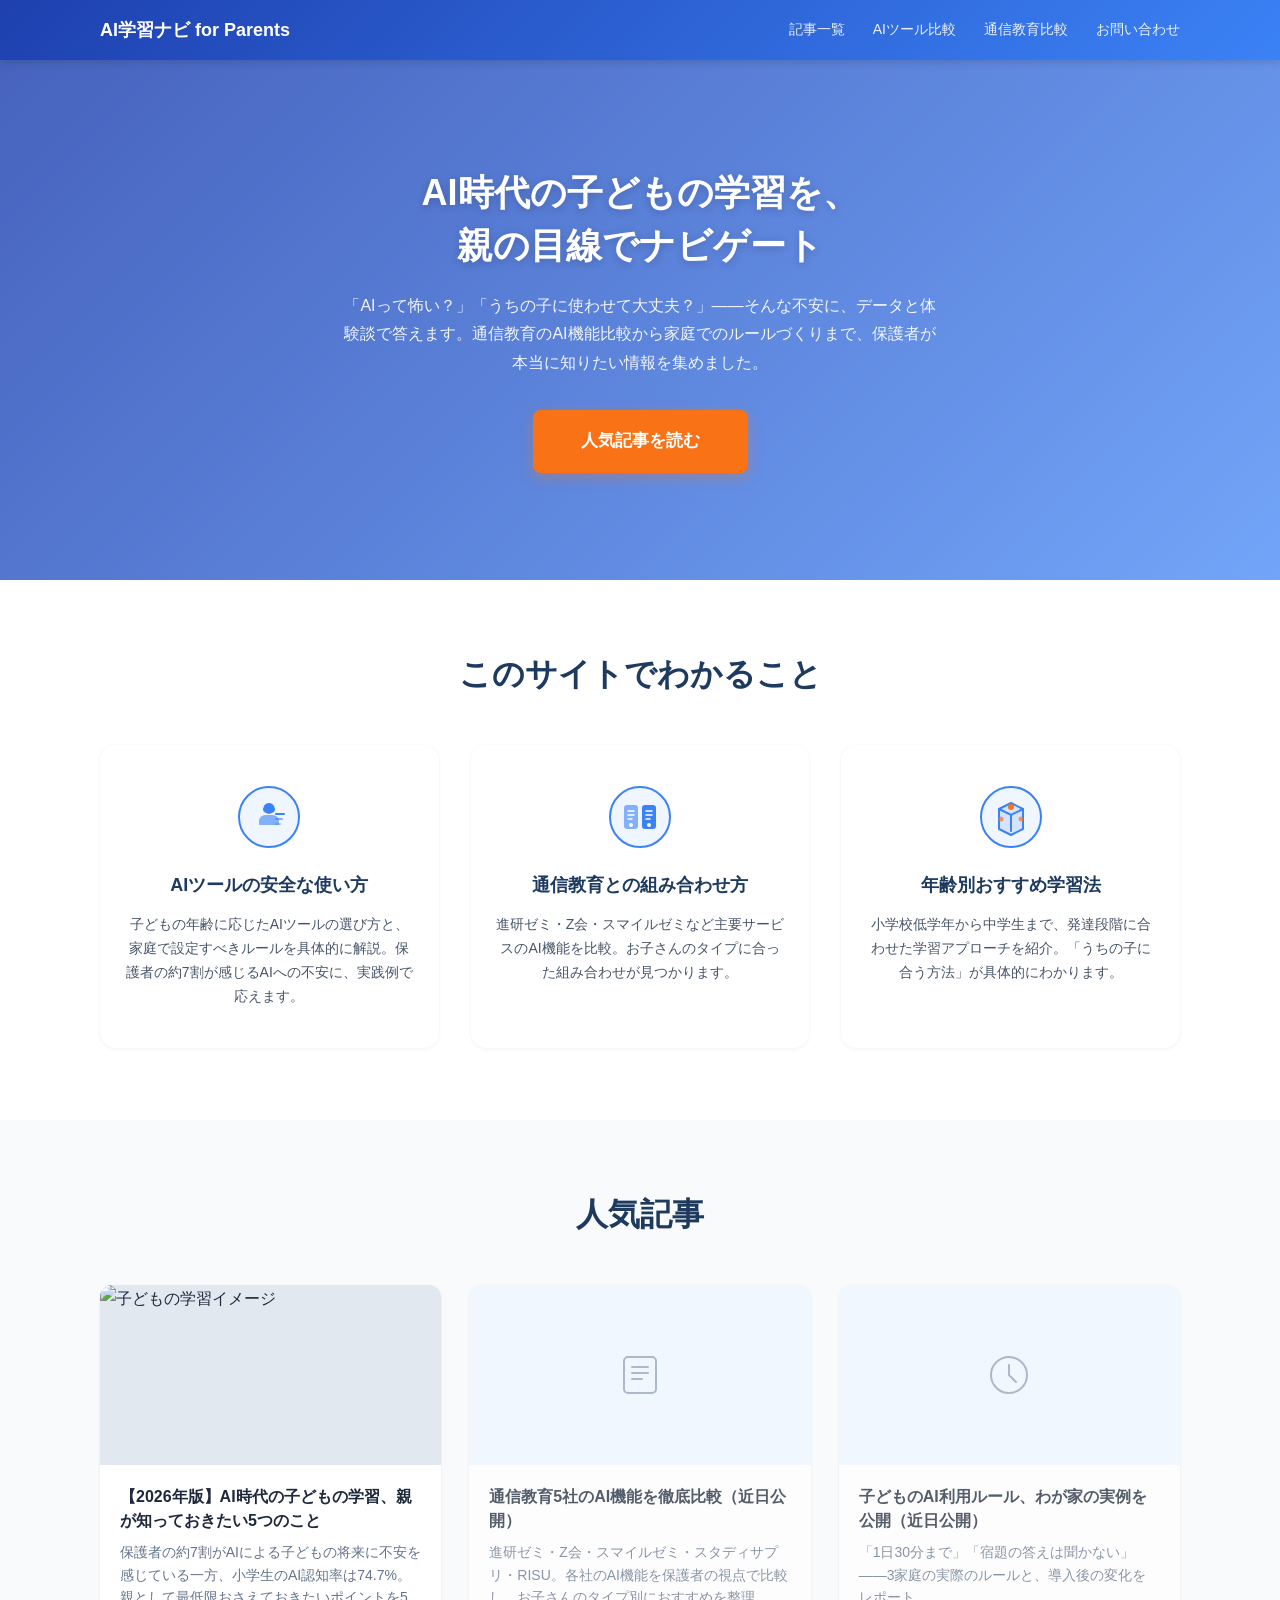
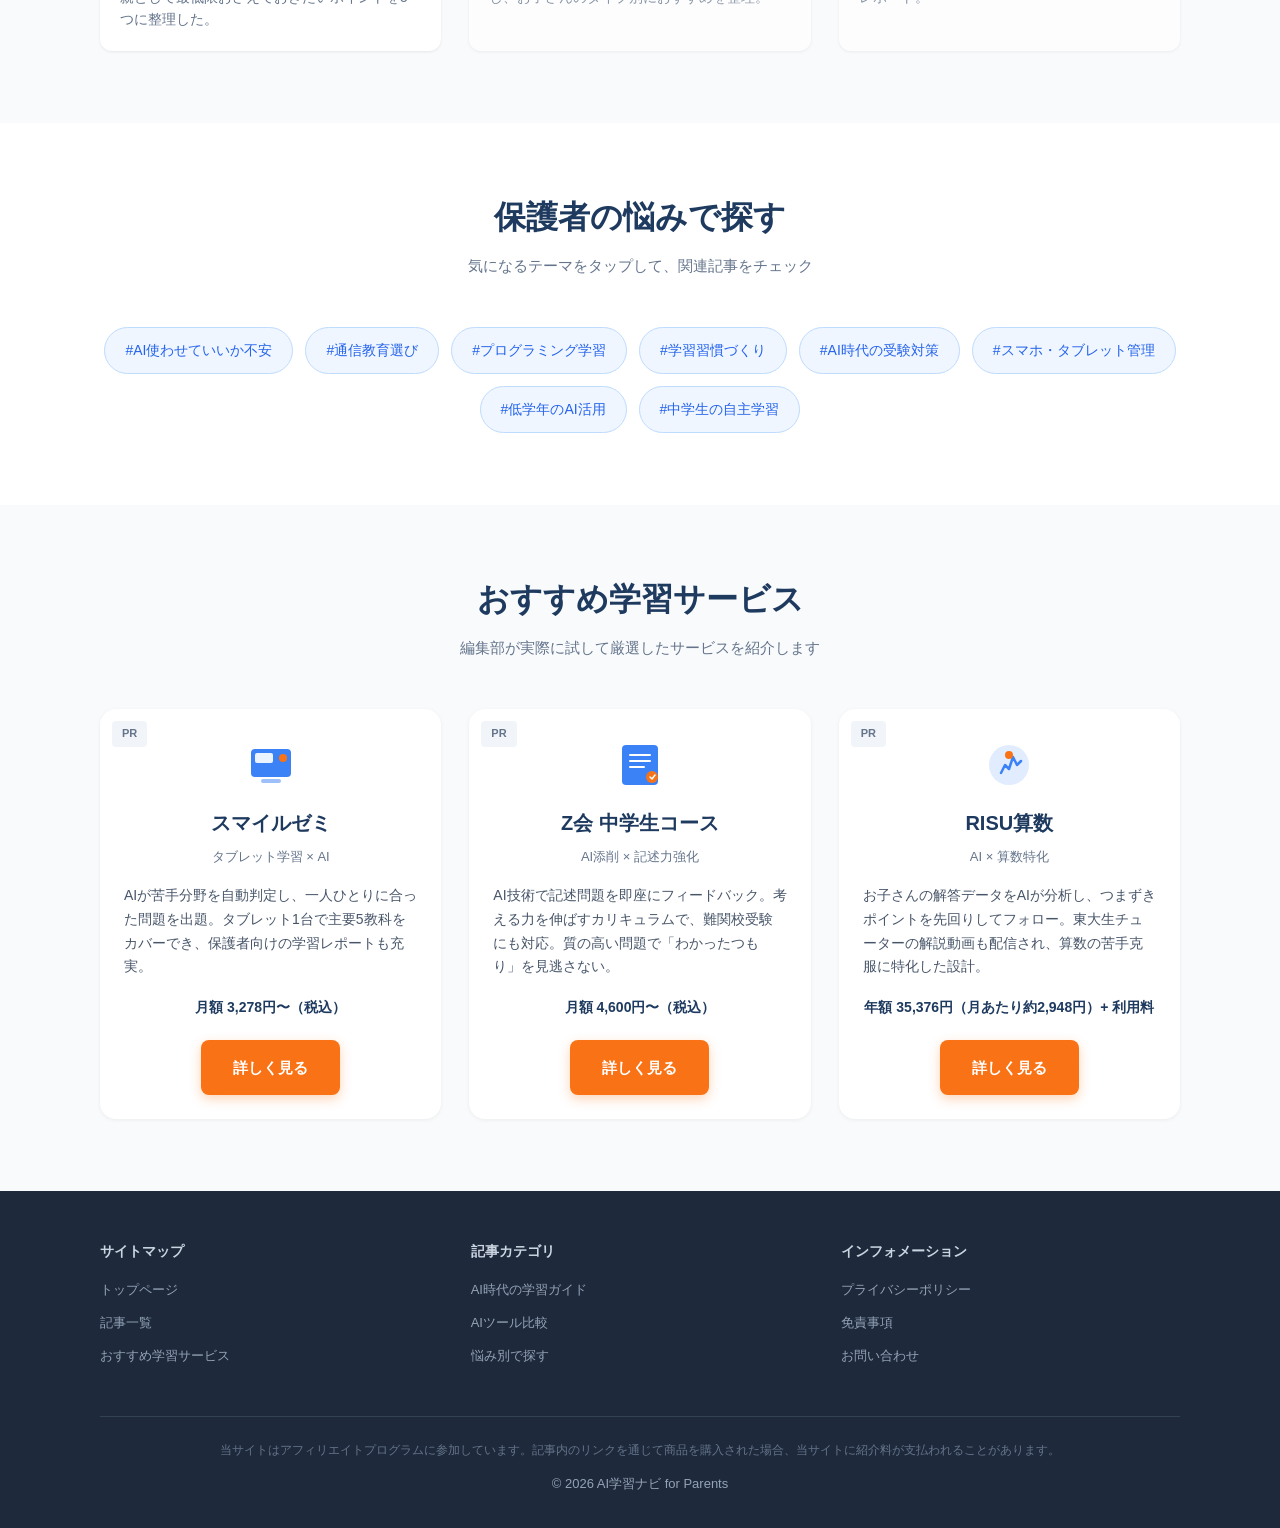
==== docs/index.html @ 62723c6b "最初のコミット" ====
<!DOCTYPE html>
<html lang="ja">
<head>
  <meta charset="UTF-8">
  <meta name="viewport" content="width=device-width, initial-scale=1.0">
  <title>AI学習ナビ for Parents｜AI時代の子どもの学習を親目線でサポート</title>
  <meta name="description" content="AI時代の子どもの学習に不安を感じる保護者へ。通信教育のAI機能比較、家庭でのルールづくり、おすすめ学習アプリまで、親目線でわかりやすく紹介するサイトです。">
  <meta property="og:title" content="AI学習ナビ for Parents｜AI時代の子どもの学習を親目線でサポート">
  <meta property="og:description" content="AI時代の子どもの学習に不安を感じる保護者へ。通信教育のAI機能比較、家庭でのルールづくり、おすすめ学習アプリまで、親目線でわかりやすく紹介します。">
  <meta property="og:type" content="website">
  <meta property="og:locale" content="ja_JP">
  <link rel="stylesheet" href="css/style.css">
</head>
<body>

  <!-- ========== ヘッダー ========== -->
  <header class="site-header">
    <div class="site-header__inner">
      <a href="index.html" class="site-header__logo">AI学習ナビ for Parents</a>
      <button class="hamburger" id="js-hamburger" aria-label="メニューを開く" aria-expanded="false">
        <span class="hamburger__line"></span>
        <span class="hamburger__line"></span>
        <span class="hamburger__line"></span>
      </button>
      <nav class="site-header__nav" id="js-nav">
        <a href="#popular-articles">記事一覧</a>
        <a href="#features">AIツール比較</a>
        <a href="#affiliate">通信教育比較</a>
        <a href="#contact">お問い合わせ</a>
      </nav>
    </div>
  </header>

  <!-- ========== ヒーローセクション ========== -->
  <section class="hero">
    <div class="hero__overlay"></div>
    <div class="hero__content">
      <h1 class="hero__title">AI時代の子どもの学習を、<br>親の目線でナビゲート</h1>
      <p class="hero__description">「AIって怖い？」「うちの子に使わせて大丈夫？」——そんな不安に、データと体験談で答えます。通信教育のAI機能比較から家庭でのルールづくりまで、保護者が本当に知りたい情報を集めました。</p>
      <a href="#popular-articles" class="hero__cta">人気記事を読む</a>
    </div>
  </section>

  <main>

    <!-- ========== このサイトでわかること ========== -->
    <section class="section section--white" id="features">
      <div class="section__inner">
        <h2 class="section__title">このサイトでわかること</h2>
        <div class="feature-cards">
          <div class="feature-card">
            <div class="feature-card__icon">
              <svg viewBox="0 0 64 64" width="64" height="64" fill="none" xmlns="http://www.w3.org/2000/svg">
                <circle cx="32" cy="32" r="30" stroke="#3B82F6" stroke-width="2" fill="#EFF6FF"/>
                <path d="M32 18c-2 0-4 1-5 3l-1 3c0 2 1 3 3 4l3 1 3-1c2-1 3-2 3-4l-1-3c-1-2-3-3-5-3z" fill="#3B82F6"/>
                <path d="M22 36c0-2 1-4 3-5 1-1 3-1 5-1h4c2 0 4 0 5 1 2 1 3 3 3 5v4H22v-4z" fill="#3B82F6" opacity="0.6"/>
                <rect x="38" y="28" width="10" height="2" rx="1" fill="#3B82F6"/>
                <rect x="38" y="33" width="8" height="2" rx="1" fill="#3B82F6" opacity="0.6"/>
                <rect x="38" y="38" width="6" height="2" rx="1" fill="#3B82F6" opacity="0.4"/>
              </svg>
            </div>
            <h3 class="feature-card__title">AIツールの安全な使い方</h3>
            <p class="feature-card__text">子どもの年齢に応じたAIツールの選び方と、家庭で設定すべきルールを具体的に解説。保護者の約7割が感じるAIへの不安に、実践例で応えます。</p>
          </div>
          <div class="feature-card">
            <div class="feature-card__icon">
              <svg viewBox="0 0 64 64" width="64" height="64" fill="none" xmlns="http://www.w3.org/2000/svg">
                <circle cx="32" cy="32" r="30" stroke="#3B82F6" stroke-width="2" fill="#EFF6FF"/>
                <rect x="16" y="20" width="14" height="24" rx="3" fill="#3B82F6" opacity="0.6"/>
                <rect x="34" y="20" width="14" height="24" rx="3" fill="#3B82F6"/>
                <path d="M20 26h6M20 30h6M20 34h4" stroke="white" stroke-width="1.5" stroke-linecap="round"/>
                <path d="M38 26h6M38 30h6M38 34h4" stroke="white" stroke-width="1.5" stroke-linecap="round"/>
                <circle cx="23" cy="40" r="2" fill="white"/>
                <circle cx="41" cy="40" r="2" fill="white"/>
              </svg>
            </div>
            <h3 class="feature-card__title">通信教育との組み合わせ方</h3>
            <p class="feature-card__text">進研ゼミ・Z会・スマイルゼミなど主要サービスのAI機能を比較。お子さんのタイプに合った組み合わせが見つかります。</p>
          </div>
          <div class="feature-card">
            <div class="feature-card__icon">
              <svg viewBox="0 0 64 64" width="64" height="64" fill="none" xmlns="http://www.w3.org/2000/svg">
                <circle cx="32" cy="32" r="30" stroke="#3B82F6" stroke-width="2" fill="#EFF6FF"/>
                <path d="M20 44V24l12-6 12 6v20l-12 6-12-6z" fill="#3B82F6" opacity="0.15"/>
                <path d="M20 24l12 6 12-6" stroke="#3B82F6" stroke-width="2" stroke-linecap="round"/>
                <path d="M32 30v16" stroke="#3B82F6" stroke-width="2" stroke-linecap="round"/>
                <path d="M20 24l12-6 12 6" stroke="#3B82F6" stroke-width="2" stroke-linecap="round" stroke-linejoin="round"/>
                <path d="M20 24v20l12 6 12-6V24" stroke="#3B82F6" stroke-width="2" stroke-linecap="round" stroke-linejoin="round"/>
                <circle cx="32" cy="22" r="3" fill="#F97316"/>
                <circle cx="22" cy="34" r="2.5" fill="#F97316" opacity="0.7"/>
                <circle cx="42" cy="34" r="2.5" fill="#F97316" opacity="0.7"/>
              </svg>
            </div>
            <h3 class="feature-card__title">年齢別おすすめ学習法</h3>
            <p class="feature-card__text">小学校低学年から中学生まで、発達段階に合わせた学習アプローチを紹介。「うちの子に合う方法」が具体的にわかります。</p>
          </div>
        </div>
      </div>
    </section>

    <!-- ========== 人気記事セクション ========== -->
    <section class="section section--gray" id="popular-articles">
      <div class="section__inner">
        <h2 class="section__title">人気記事</h2>
        <div class="article-grid">
          <a href="articles/ai-era-kids-learning-parents-guide.html" class="article-card">
            <div class="article-card__thumb">
              <img src="https://images.unsplash.com/photo-1503676260728-1c00da094a0b?w=400&h=250&fit=crop" alt="子どもの学習イメージ" class="article-card__img" loading="lazy">
            </div>
            <div class="article-card__body">
              <div class="article-card__title">【2026年版】AI時代の子どもの学習、親が知っておきたい5つのこと</div>
              <p class="article-card__excerpt">保護者の約7割がAIによる子どもの将来に不安を感じている一方、小学生のAI認知率は74.7%。親として最低限おさえておきたいポイントを5つに整理した。</p>
            </div>
          </a>
          <div class="article-card article-card--coming-soon">
            <div class="article-card__thumb">
              <div class="article-card__placeholder">
                <svg viewBox="0 0 48 48" width="48" height="48" fill="none"><rect x="8" y="6" width="32" height="36" rx="4" stroke="#94A3B8" stroke-width="2"/><path d="M16 16h16M16 22h16M16 28h10" stroke="#94A3B8" stroke-width="2" stroke-linecap="round"/></svg>
              </div>
            </div>
            <div class="article-card__body">
              <div class="article-card__title">通信教育5社のAI機能を徹底比較（近日公開）</div>
              <p class="article-card__excerpt">進研ゼミ・Z会・スマイルゼミ・スタディサプリ・RISU。各社のAI機能を保護者の視点で比較し、お子さんのタイプ別におすすめを整理。</p>
            </div>
          </div>
          <div class="article-card article-card--coming-soon">
            <div class="article-card__thumb">
              <div class="article-card__placeholder">
                <svg viewBox="0 0 48 48" width="48" height="48" fill="none"><circle cx="24" cy="24" r="18" stroke="#94A3B8" stroke-width="2"/><path d="M24 14v10l7 7" stroke="#94A3B8" stroke-width="2" stroke-linecap="round"/></svg>
              </div>
            </div>
            <div class="article-card__body">
              <div class="article-card__title">子どものAI利用ルール、わが家の実例を公開（近日公開）</div>
              <p class="article-card__excerpt">「1日30分まで」「宿題の答えは聞かない」——3家庭の実際のルールと、導入後の変化をレポート。</p>
            </div>
          </div>
        </div>
      </div>
    </section>

    <!-- ========== 保護者の悩みで探す ========== -->
    <section class="section section--white" id="concerns">
      <div class="section__inner">
        <h2 class="section__title">保護者の悩みで探す</h2>
        <p class="section__subtitle">気になるテーマをタップして、関連記事をチェック</p>
        <div class="tag-list">
          <a href="articles/ai-era-kids-learning-parents-guide.html" class="tag">#AI使わせていいか不安</a>
          <a href="articles/ai-era-kids-learning-parents-guide.html" class="tag">#通信教育選び</a>
          <a href="articles/ai-era-kids-learning-parents-guide.html" class="tag">#プログラミング学習</a>
          <a href="articles/ai-era-kids-learning-parents-guide.html" class="tag">#学習習慣づくり</a>
          <a href="articles/ai-era-kids-learning-parents-guide.html" class="tag">#AI時代の受験対策</a>
          <a href="articles/ai-era-kids-learning-parents-guide.html" class="tag">#スマホ・タブレット管理</a>
          <a href="articles/ai-era-kids-learning-parents-guide.html" class="tag">#低学年のAI活用</a>
          <a href="articles/ai-era-kids-learning-parents-guide.html" class="tag">#中学生の自主学習</a>
        </div>
      </div>
    </section>

    <!-- ========== おすすめアフィリエイト商品 ========== -->
    <section class="section section--gray" id="affiliate">
      <div class="section__inner">
        <h2 class="section__title">おすすめ学習サービス</h2>
        <p class="section__subtitle">編集部が実際に試して厳選したサービスを紹介します</p>
        <div class="product-grid">
          <div class="product-card">
            <div class="product-card__badge">PR</div>
            <div class="product-card__icon-wrap">
              <svg viewBox="0 0 48 48" width="48" height="48" fill="none"><rect x="4" y="8" width="40" height="28" rx="4" fill="#3B82F6"/><rect x="8" y="12" width="18" height="10" rx="2" fill="white" opacity="0.9"/><circle cx="36" cy="17" r="4" fill="#F97316"/><rect x="14" y="38" width="20" height="4" rx="2" fill="#3B82F6" opacity="0.5"/></svg>
            </div>
            <h3 class="product-card__name">スマイルゼミ</h3>
            <p class="product-card__sub">タブレット学習 × AI</p>
            <p class="product-card__body">AIが苦手分野を自動判定し、一人ひとりに合った問題を出題。タブレット1台で主要5教科をカバーでき、保護者向けの学習レポートも充実。</p>
            <p class="product-card__price">月額 3,278円〜（税込）</p>
            <a href="#" rel="nofollow" class="affiliate-btn affiliate-btn--orange">詳しく見る</a>
          </div>
          <div class="product-card">
            <div class="product-card__badge">PR</div>
            <div class="product-card__icon-wrap">
              <svg viewBox="0 0 48 48" width="48" height="48" fill="none"><rect x="6" y="4" width="36" height="40" rx="4" fill="#3B82F6"/><path d="M14 14h20M14 20h20M14 26h14" stroke="white" stroke-width="2" stroke-linecap="round"/><circle cx="36" cy="36" r="6" fill="#F97316"/><path d="M34 36l2 2 3-4" stroke="white" stroke-width="1.5" stroke-linecap="round" stroke-linejoin="round"/></svg>
            </div>
            <h3 class="product-card__name">Z会 中学生コース</h3>
            <p class="product-card__sub">AI添削 × 記述力強化</p>
            <p class="product-card__body">AI技術で記述問題を即座にフィードバック。考える力を伸ばすカリキュラムで、難関校受験にも対応。質の高い問題で「わかったつもり」を見逃さない。</p>
            <p class="product-card__price">月額 4,600円〜（税込）</p>
            <a href="#" rel="nofollow" class="affiliate-btn affiliate-btn--orange">詳しく見る</a>
          </div>
          <div class="product-card">
            <div class="product-card__badge">PR</div>
            <div class="product-card__icon-wrap">
              <svg viewBox="0 0 48 48" width="48" height="48" fill="none"><circle cx="24" cy="24" r="20" fill="#3B82F6" opacity="0.15"/><path d="M16 32l4-8 4 4 4-12 4 8 4-4" stroke="#3B82F6" stroke-width="2.5" stroke-linecap="round" stroke-linejoin="round"/><circle cx="24" cy="14" r="4" fill="#F97316"/></svg>
            </div>
            <h3 class="product-card__name">RISU算数</h3>
            <p class="product-card__sub">AI × 算数特化</p>
            <p class="product-card__body">お子さんの解答データをAIが分析し、つまずきポイントを先回りしてフォロー。東大生チューターの解説動画も配信され、算数の苦手克服に特化した設計。</p>
            <p class="product-card__price">年額 35,376円（月あたり約2,948円）+ 利用料</p>
            <a href="#" rel="nofollow" class="affiliate-btn affiliate-btn--orange">詳しく見る</a>
          </div>
        </div>
      </div>
    </section>

  </main>

  <!-- ========== フッター ========== -->
  <footer class="site-footer" id="contact">
    <div class="site-footer__inner">
      <div class="site-footer__links">
        <div class="site-footer__col">
          <h4 class="site-footer__heading">サイトマップ</h4>
          <ul class="site-footer__list">
            <li><a href="index.html">トップページ</a></li>
            <li><a href="#popular-articles">記事一覧</a></li>
            <li><a href="#affiliate">おすすめ学習サービス</a></li>
          </ul>
        </div>
        <div class="site-footer__col">
          <h4 class="site-footer__heading">記事カテゴリ</h4>
          <ul class="site-footer__list">
            <li><a href="articles/ai-era-kids-learning-parents-guide.html">AI時代の学習ガイド</a></li>
            <li><a href="#features">AIツール比較</a></li>
            <li><a href="#concerns">悩み別で探す</a></li>
          </ul>
        </div>
        <div class="site-footer__col">
          <h4 class="site-footer__heading">インフォメーション</h4>
          <ul class="site-footer__list">
            <li><a href="#">プライバシーポリシー</a></li>
            <li><a href="#">免責事項</a></li>
            <li><a href="#">お問い合わせ</a></li>
          </ul>
        </div>
      </div>
      <div class="site-footer__bottom">
        <p class="site-footer__pr">当サイトはアフィリエイトプログラムに参加しています。記事内のリンクを通じて商品を購入された場合、当サイトに紹介料が支払われることがあります。</p>
        <p class="site-footer__copyright">&copy; 2026 AI学習ナビ for Parents</p>
      </div>
    </div>
  </footer>

  <script>
    // ハンバーガーメニュー
    (function() {
      var btn = document.getElementById('js-hamburger');
      var nav = document.getElementById('js-nav');
      if (!btn || !nav) return;
      btn.addEventListener('click', function() {
        var expanded = btn.getAttribute('aria-expanded') === 'true';
        btn.setAttribute('aria-expanded', String(!expanded));
        btn.classList.toggle('is-open');
        nav.classList.toggle('is-open');
      });
      // メニュー内リンククリックで閉じる
      nav.querySelectorAll('a').forEach(function(link) {
        link.addEventListener('click', function() {
          btn.setAttribute('aria-expanded', 'false');
          btn.classList.remove('is-open');
          nav.classList.remove('is-open');
        });
      });
    })();
  </script>

</body>
</html>
---- docs/css/style.css ----
/* ========================================
   AI学習ナビ for Parents - メインCSS
   全面リニューアル版
   ======================================== */

/* リセット・ベース */
*, *::before, *::after {
  box-sizing: border-box;
  margin: 0;
  padding: 0;
}

html {
  font-size: 16px;
  -webkit-text-size-adjust: 100%;
  scroll-behavior: smooth;
}

body {
  font-family: "Hiragino Kaku Gothic ProN", "Hiragino Sans", "BIZ UDPGothic", "Meiryo", sans-serif;
  color: #1E293B;
  background: #ffffff;
  line-height: 1.8;
  -webkit-font-smoothing: antialiased;
}

img, svg {
  max-width: 100%;
  height: auto;
  display: block;
}

a {
  color: #2563EB;
  text-decoration: none;
}

a:hover {
  text-decoration: underline;
}

ul {
  list-style: none;
}

/* ========================================
   ヘッダー
   ======================================== */

.site-header {
  background: linear-gradient(135deg, #1E40AF 0%, #3B82F6 100%);
  color: white;
  padding: 0 20px;
  position: sticky;
  top: 0;
  z-index: 100;
  box-shadow: 0 2px 8px rgba(0,0,0,0.15);
}

.site-header__inner {
  max-width: 1080px;
  margin: 0 auto;
  display: flex;
  align-items: center;
  justify-content: space-between;
  height: 60px;
}

.site-header__logo {
  font-size: 18px;
  font-weight: bold;
  color: white;
  text-decoration: none;
  white-space: nowrap;
}

.site-header__logo:hover {
  text-decoration: none;
  opacity: 0.9;
}

.site-header__nav {
  display: flex;
  align-items: center;
  gap: 28px;
}

.site-header__nav a {
  color: rgba(255,255,255,0.9);
  font-size: 14px;
  font-weight: 500;
  transition: color 0.2s;
  white-space: nowrap;
}

.site-header__nav a:hover {
  color: white;
  text-decoration: none;
}

/* ハンバーガーメニュー */
.hamburger {
  display: none;
  background: none;
  border: none;
  cursor: pointer;
  width: 44px;
  height: 44px;
  align-items: center;
  justify-content: center;
  flex-direction: column;
  gap: 5px;
  padding: 0;
}

.hamburger__line {
  display: block;
  width: 24px;
  height: 2px;
  background: white;
  border-radius: 2px;
  transition: transform 0.3s, opacity 0.3s;
}

.hamburger.is-open .hamburger__line:nth-child(1) {
  transform: translateY(7px) rotate(45deg);
}

.hamburger.is-open .hamburger__line:nth-child(2) {
  opacity: 0;
}

.hamburger.is-open .hamburger__line:nth-child(3) {
  transform: translateY(-7px) rotate(-45deg);
}

/* ========================================
   ヒーローセクション
   ======================================== */

.hero {
  position: relative;
  min-height: 520px;
  display: flex;
  align-items: center;
  justify-content: center;
  text-align: center;
  background: url('https://images.unsplash.com/photo-1588072432836-e10032774350?w=1400&h=700&fit=crop') center center / cover no-repeat;
  overflow: hidden;
}

.hero__overlay {
  position: absolute;
  inset: 0;
  background: linear-gradient(135deg, rgba(30,64,175,0.82) 0%, rgba(59,130,246,0.72) 100%);
}

.hero__content {
  position: relative;
  z-index: 1;
  max-width: 720px;
  padding: 60px 24px;
}

.hero__title {
  font-size: 36px;
  color: #ffffff;
  line-height: 1.45;
  margin-bottom: 20px;
  text-shadow: 0 2px 8px rgba(0,0,0,0.2);
}

.hero__description {
  font-size: 16px;
  color: rgba(255,255,255,0.92);
  max-width: 600px;
  margin: 0 auto 32px;
  line-height: 1.8;
}

.hero__cta {
  display: inline-block;
  background: #F97316;
  color: #ffffff;
  font-size: 17px;
  font-weight: bold;
  padding: 16px 48px;
  border-radius: 8px;
  text-decoration: none;
  transition: background-color 0.25s, transform 0.2s, box-shadow 0.25s;
  box-shadow: 0 4px 14px rgba(249,115,22,0.35);
  min-height: 44px;
}

.hero__cta:hover {
  background: #EA580C;
  transform: translateY(-2px);
  box-shadow: 0 6px 20px rgba(249,115,22,0.45);
  text-decoration: none;
}

.hero__cta:active {
  transform: translateY(0);
}

/* ========================================
   共通セクションレイアウト
   ======================================== */

.section {
  padding: 72px 20px;
}

.section--white {
  background: #ffffff;
}

.section--gray {
  background: #F8FAFC;
}

.section__inner {
  max-width: 1080px;
  margin: 0 auto;
}

.section__title {
  font-size: 32px;
  color: #1E3A5F;
  text-align: center;
  margin-bottom: 12px;
  line-height: 1.4;
}

.section__subtitle {
  font-size: 15px;
  color: #64748B;
  text-align: center;
  margin-bottom: 48px;
}

.section__title + .feature-cards,
.section__title + .article-grid,
.section__title + .tag-list,
.section__title + .product-grid {
  margin-top: 48px;
}

/* ========================================
   特徴カード（このサイトでわかること）
   ======================================== */

.feature-cards {
  display: grid;
  grid-template-columns: repeat(3, 1fr);
  gap: 32px;
}

.feature-card {
  text-align: center;
  padding: 40px 24px;
  background: #ffffff;
  border-radius: 16px;
  box-shadow: 0 1px 4px rgba(0,0,0,0.06);
  transition: box-shadow 0.25s, transform 0.25s;
}

.feature-card:hover {
  box-shadow: 0 8px 24px rgba(0,0,0,0.1);
  transform: translateY(-4px);
}

.feature-card__icon {
  margin: 0 auto 20px;
  width: 64px;
  height: 64px;
}

.feature-card__title {
  font-size: 18px;
  font-weight: bold;
  color: #1E3A5F;
  margin-bottom: 12px;
}

.feature-card__text {
  font-size: 14px;
  color: #475569;
  line-height: 1.7;
}

/* ========================================
   記事カードグリッド
   ======================================== */

.article-grid {
  display: grid;
  grid-template-columns: repeat(3, 1fr);
  gap: 28px;
}

.article-card {
  display: block;
  background: white;
  border-radius: 12px;
  overflow: hidden;
  box-shadow: 0 1px 3px rgba(0,0,0,0.08);
  transition: box-shadow 0.25s, transform 0.25s;
  text-decoration: none;
  color: inherit;
}

.article-card:hover {
  box-shadow: 0 8px 24px rgba(0,0,0,0.12);
  transform: translateY(-4px);
  text-decoration: none;
}

.article-card--coming-soon {
  opacity: 0.75;
  pointer-events: none;
}

.article-card__thumb {
  width: 100%;
  height: 180px;
  overflow: hidden;
  background: #E2E8F0;
}

.article-card__img {
  width: 100%;
  height: 100%;
  object-fit: cover;
}

.article-card__placeholder {
  width: 100%;
  height: 100%;
  display: flex;
  align-items: center;
  justify-content: center;
  background: #EFF6FF;
}

.article-card__body {
  padding: 20px;
}

.article-card__title {
  font-size: 16px;
  font-weight: bold;
  color: #1E293B;
  margin-bottom: 8px;
  line-height: 1.5;
}

.article-card__excerpt {
  font-size: 14px;
  color: #64748B;
  line-height: 1.6;
}

/* ========================================
   タグ（悩みで探す）
   ======================================== */

.tag-list {
  display: flex;
  flex-wrap: wrap;
  gap: 12px;
  justify-content: center;
}

.tag {
  display: inline-block;
  padding: 10px 20px;
  background: #EFF6FF;
  color: #2563EB;
  font-size: 14px;
  font-weight: 500;
  border-radius: 50px;
  border: 1px solid #BFDBFE;
  transition: background-color 0.2s, color 0.2s, transform 0.2s;
  text-decoration: none;
}

.tag:hover {
  background: #2563EB;
  color: white;
  transform: translateY(-2px);
  text-decoration: none;
}

/* ========================================
   商品カード（アフィリエイト）
   ======================================== */

.product-grid {
  display: grid;
  grid-template-columns: repeat(3, 1fr);
  gap: 28px;
}

.product-card {
  position: relative;
  background: white;
  border-radius: 16px;
  padding: 32px 24px 24px;
  box-shadow: 0 1px 4px rgba(0,0,0,0.06);
  text-align: center;
  transition: box-shadow 0.25s, transform 0.25s;
}

.product-card:hover {
  box-shadow: 0 8px 24px rgba(0,0,0,0.1);
  transform: translateY(-4px);
}

.product-card__badge {
  position: absolute;
  top: 12px;
  left: 12px;
  background: #F1F5F9;
  color: #64748B;
  font-size: 11px;
  font-weight: bold;
  padding: 3px 10px;
  border-radius: 4px;
}

.product-card__icon-wrap {
  margin: 0 auto 16px;
  width: 48px;
  height: 48px;
}

.product-card__header {
  display: flex;
  align-items: center;
  gap: 12px;
  margin-bottom: 12px;
}

.product-card__name {
  font-size: 20px;
  font-weight: bold;
  color: #1E3A5F;
  margin-bottom: 4px;
}

.product-card__sub {
  font-size: 13px;
  color: #64748B;
  margin-bottom: 16px;
}

.product-card__body {
  font-size: 14px;
  color: #475569;
  line-height: 1.7;
  text-align: left;
  margin-bottom: 16px;
}

.product-card__price {
  font-size: 14px;
  font-weight: bold;
  color: #1E3A5F;
  margin-bottom: 20px;
}

/* アフィリエイトボタン */
.affiliate-btn {
  display: inline-block;
  padding: 14px 32px;
  border-radius: 8px;
  font-size: 15px;
  font-weight: bold;
  color: white;
  text-align: center;
  text-decoration: none;
  transition: background-color 0.25s, transform 0.2s, box-shadow 0.25s;
  min-height: 44px;
}

.affiliate-btn:hover {
  transform: translateY(-2px);
  text-decoration: none;
}

.affiliate-btn--orange {
  background: #F97316;
  box-shadow: 0 4px 12px rgba(249,115,22,0.3);
}

.affiliate-btn--orange:hover {
  background: #EA580C;
  box-shadow: 0 6px 18px rgba(249,115,22,0.4);
}

.affiliate-btn--blue { background: #3B82F6; }
.affiliate-btn--red { background: #EF4444; }
.affiliate-btn--green { background: #059669; }
.affiliate-btn--amber { background: #D97706; }
.affiliate-btn--purple { background: #7C3AED; }

/* ========================================
   フッター
   ======================================== */

.site-footer {
  background: #1E293B;
  color: #94A3B8;
  padding: 48px 20px 32px;
  font-size: 14px;
}

.site-footer__inner {
  max-width: 1080px;
  margin: 0 auto;
}

.site-footer__links {
  display: grid;
  grid-template-columns: repeat(3, 1fr);
  gap: 32px;
  margin-bottom: 40px;
}

.site-footer__heading {
  font-size: 14px;
  font-weight: bold;
  color: #CBD5E1;
  margin-bottom: 12px;
}

.site-footer__list li {
  margin-bottom: 8px;
}

.site-footer__list a {
  color: #94A3B8;
  font-size: 13px;
  transition: color 0.2s;
}

.site-footer__list a:hover {
  color: #E2E8F0;
  text-decoration: none;
}

.site-footer__bottom {
  border-top: 1px solid #334155;
  padding-top: 24px;
  text-align: center;
}

.site-footer__pr {
  font-size: 12px;
  color: #64748B;
  margin-bottom: 12px;
  line-height: 1.6;
}

.site-footer__copyright {
  font-size: 13px;
  color: #94A3B8;
}

/* PR表記 */
.pr-label {
  display: inline-block;
  background: #F1F5F9;
  color: #64748B;
  font-size: 12px;
  padding: 4px 10px;
  border-radius: 4px;
  margin-bottom: 16px;
}

/* ========================================
   記事ページ（既存スタイル維持）
   ======================================== */

.main-content {
  max-width: 760px;
  margin: 0 auto;
  padding: 32px 20px 60px;
}

.article-header__img {
  width: 100%;
  border-radius: 12px;
  margin-bottom: 24px;
}

.article h1 {
  font-size: 26px;
  line-height: 1.4;
  color: #1E293B;
  margin-bottom: 16px;
}

.article h2 {
  font-size: 22px;
  line-height: 1.4;
  color: #1E3A5F;
  margin-top: 48px;
  margin-bottom: 16px;
  padding-bottom: 8px;
  border-bottom: 2px solid #DBEAFE;
}

.article h3 {
  font-size: 18px;
  color: #334155;
  margin-top: 32px;
  margin-bottom: 12px;
}

.article p {
  margin-bottom: 16px;
  font-size: 16px;
}

.article hr {
  border: none;
  border-top: 1px solid #E2E8F0;
  margin: 32px 0;
}

/* 注意・豆知識・ポイントボックス */
.info-box {
  border-radius: 8px;
  padding: 16px 20px;
  margin: 20px 0;
}

.info-box--tip {
  background: #EFF6FF;
  border-left: 4px solid #3B82F6;
}

.info-box--warning {
  background: #FEF3C7;
  border-left: 4px solid #F59E0B;
}

.info-box--success {
  background: #ECFDF5;
  border-left: 4px solid #10B981;
}

.info-box--highlight {
  background: #F0F9FF;
  border: 2px solid #0EA5E9;
  border-radius: 12px;
}

.info-box__title {
  display: flex;
  align-items: center;
  gap: 8px;
  margin-bottom: 8px;
  font-weight: bold;
}

/* SVG図解 */
.svg-chart {
  width: 100%;
  max-width: 800px;
  margin: 20px auto;
  display: block;
}

/* 関連記事 */
.related-articles {
  background: #F8FAFC;
  border-radius: 12px;
  padding: 24px;
  margin-top: 40px;
}

.related-articles__title {
  font-size: 16px;
  font-weight: bold;
  margin-bottom: 12px;
  color: #1E3A5F;
}

/* ========================================
   モバイル対応
   ======================================== */

@media (max-width: 768px) {
  /* ヘッダー：ハンバーガー表示 */
  .hamburger {
    display: flex;
  }

  .site-header__nav {
    display: none;
    position: absolute;
    top: 60px;
    left: 0;
    right: 0;
    background: #1E40AF;
    flex-direction: column;
    padding: 16px 20px;
    gap: 0;
    box-shadow: 0 4px 12px rgba(0,0,0,0.2);
  }

  .site-header__nav.is-open {
    display: flex;
  }

  .site-header__nav a {
    padding: 12px 0;
    font-size: 15px;
    border-bottom: 1px solid rgba(255,255,255,0.1);
  }

  .site-header__nav a:last-child {
    border-bottom: none;
  }

  /* ヒーロー */
  .hero {
    min-height: 420px;
  }

  .hero__title {
    font-size: 24px;
  }

  .hero__description {
    font-size: 15px;
  }

  .hero__cta {
    font-size: 15px;
    padding: 14px 36px;
  }

  /* セクション */
  .section {
    padding: 48px 16px;
  }

  .section__title {
    font-size: 24px;
  }

  /* 特徴カード */
  .feature-cards {
    grid-template-columns: 1fr;
    gap: 20px;
  }

  .feature-card {
    padding: 28px 20px;
  }

  /* 記事カード */
  .article-grid {
    grid-template-columns: 1fr;
    gap: 20px;
  }

  /* 商品カード */
  .product-grid {
    grid-template-columns: 1fr;
    gap: 20px;
  }

  .product-card {
    padding: 24px 16px 20px;
  }

  /* フッター */
  .site-footer__links {
    grid-template-columns: 1fr;
    gap: 24px;
  }

  /* 記事ページ */
  .article h1 {
    font-size: 22px;
  }

  .article h2 {
    font-size: 19px;
  }

  .affiliate-btn {
    display: block;
    text-align: center;
  }
}

@media (min-width: 769px) and (max-width: 1024px) {
  .feature-cards {
    grid-template-columns: repeat(3, 1fr);
    gap: 20px;
  }

  .article-grid {
    grid-template-columns: repeat(2, 1fr);
  }

  .product-grid {
    grid-template-columns: repeat(2, 1fr);
  }
}
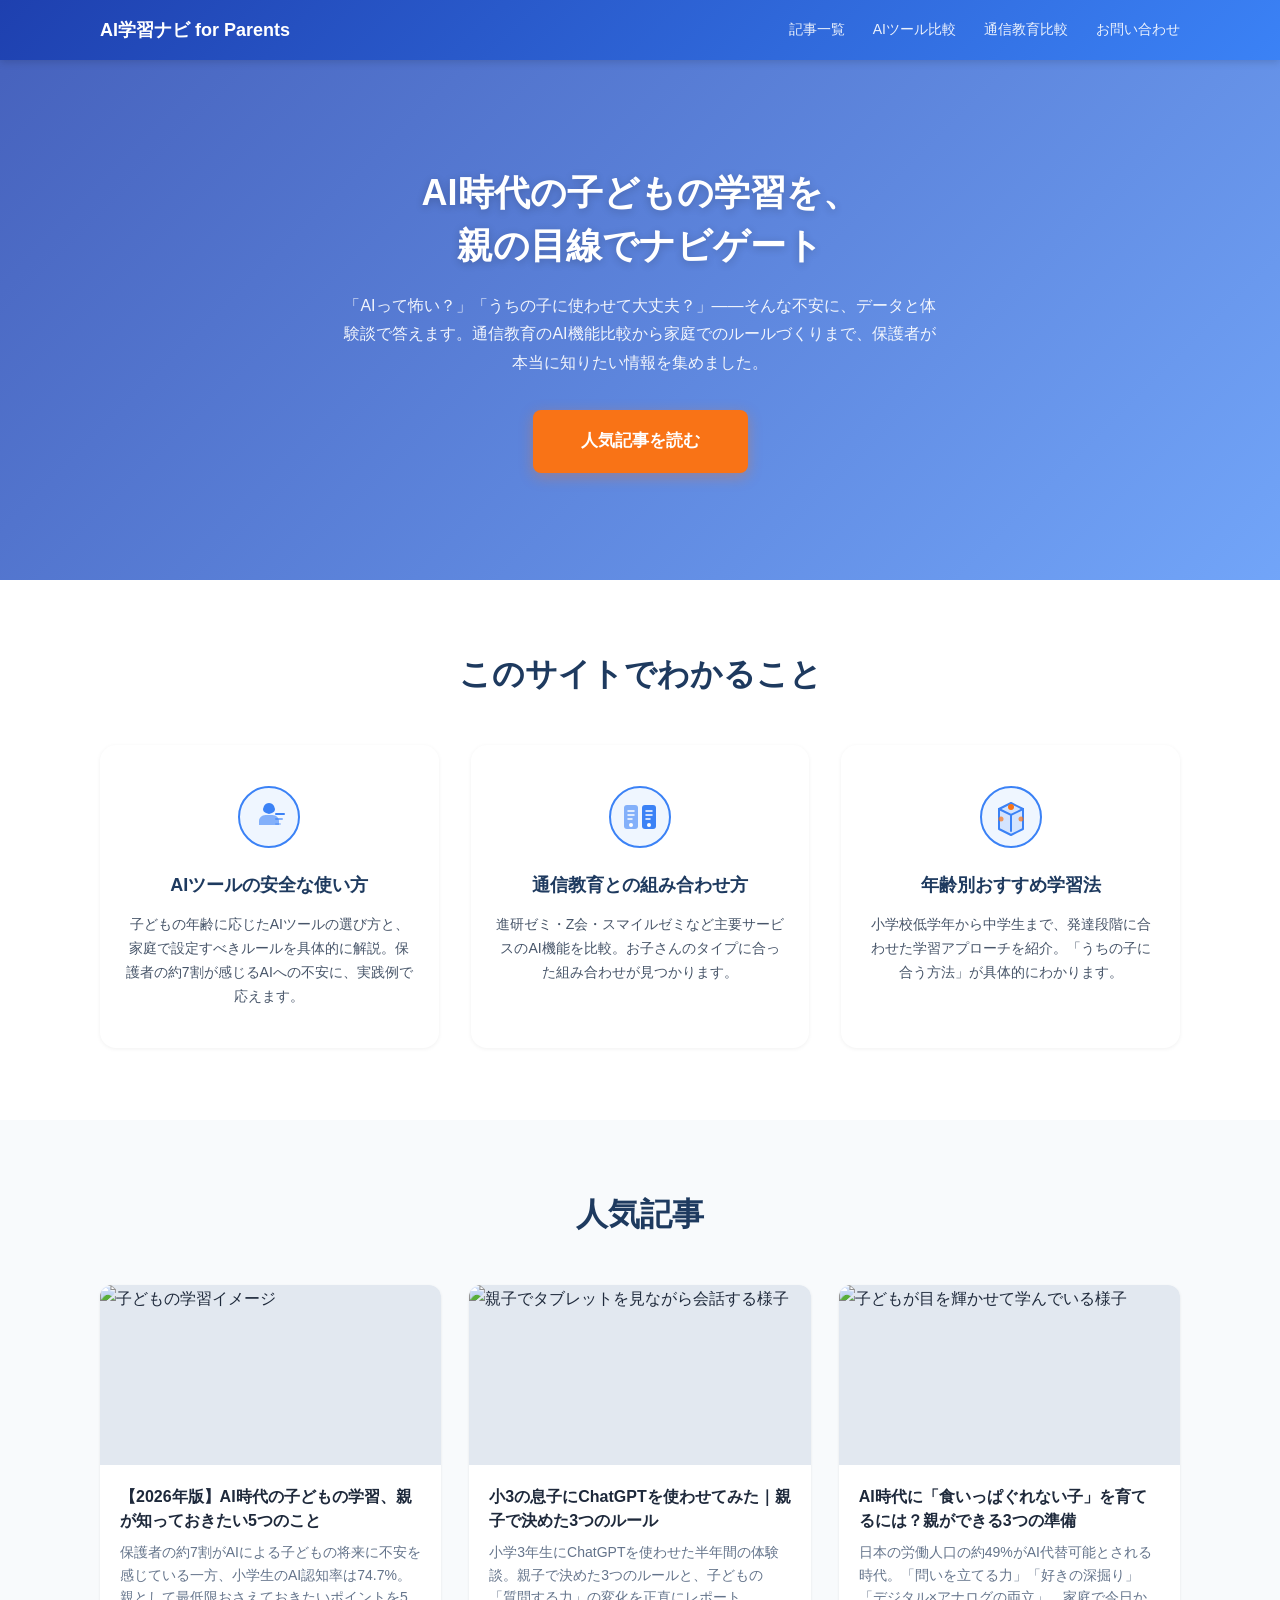
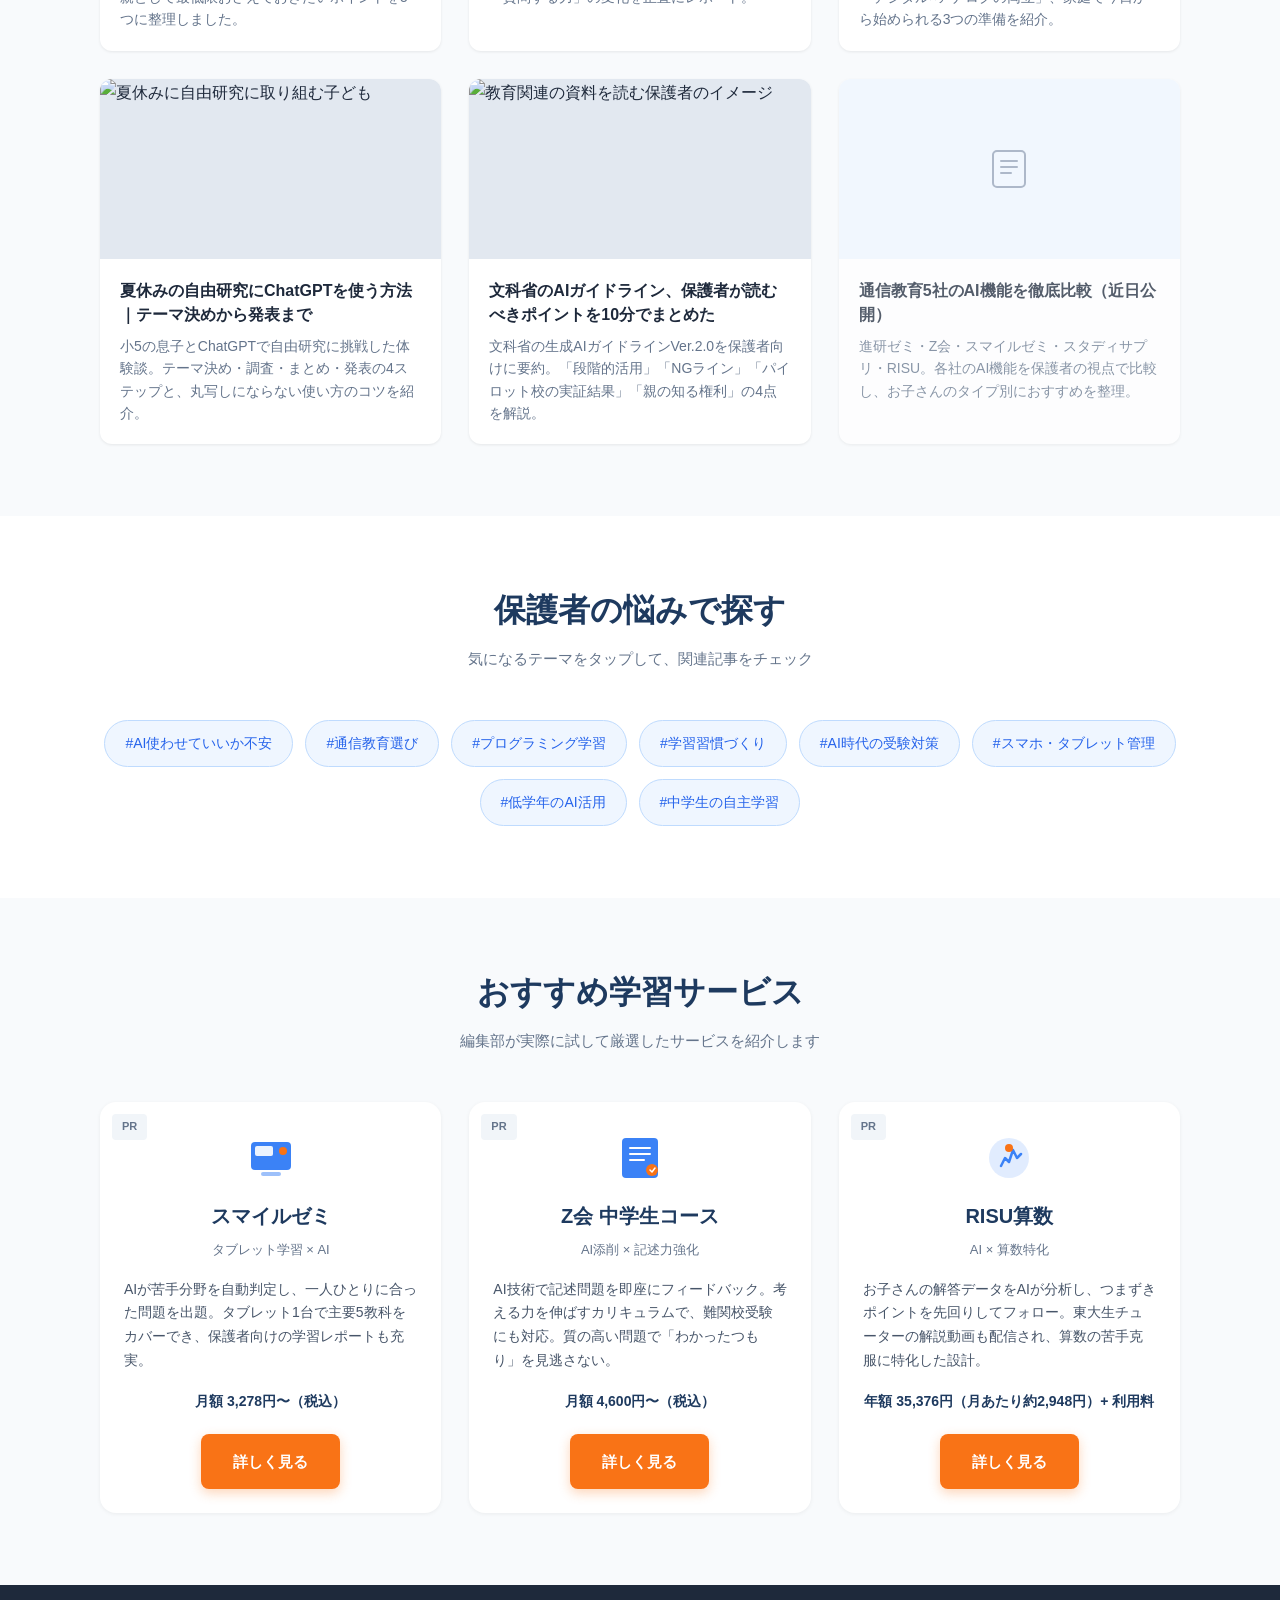
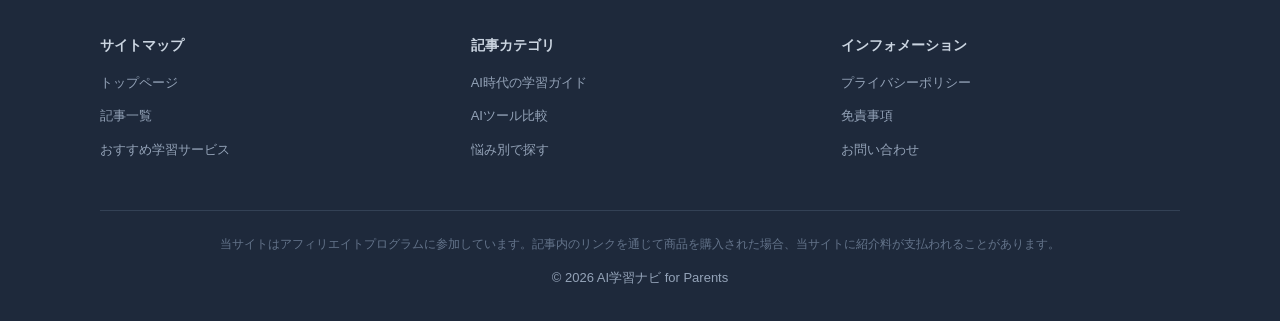
==== commit 91338831: "品質チェック・修正完了 Co-Authored-By: Claude Opus 4.6 <noreply@anthropic.com>" ====
--- a/docs/index.html
+++ b/docs/index.html
@@ -109,7 +109,43 @@
             </div>
             <div class="article-card__body">
               <div class="article-card__title">【2026年版】AI時代の子どもの学習、親が知っておきたい5つのこと</div>
-              <p class="article-card__excerpt">保護者の約7割がAIによる子どもの将来に不安を感じている一方、小学生のAI認知率は74.7%。親として最低限おさえておきたいポイントを5つに整理した。</p>
+              <p class="article-card__excerpt">保護者の約7割がAIによる子どもの将来に不安を感じている一方、小学生のAI認知率は74.7%。親として最低限おさえておきたいポイントを5つに整理しました。</p>
+            </div>
+          </a>
+          <a href="articles/chatgpt-kids-family-rules.html" class="article-card">
+            <div class="article-card__thumb">
+              <img src="https://images.unsplash.com/photo-1596495578065-6e0763fa1178?w=400&h=250&fit=crop" alt="親子でタブレットを見ながら会話する様子" class="article-card__img" loading="lazy">
+            </div>
+            <div class="article-card__body">
+              <div class="article-card__title">小3の息子にChatGPTを使わせてみた｜親子で決めた3つのルール</div>
+              <p class="article-card__excerpt">小学3年生にChatGPTを使わせた半年間の体験談。親子で決めた3つのルールと、子どもの「質問する力」の変化を正直にレポート。</p>
+            </div>
+          </a>
+          <a href="articles/ai-era-kids-future-skills.html" class="article-card">
+            <div class="article-card__thumb">
+              <img src="https://images.unsplash.com/photo-1488521787991-ed7bbaae773c?w=400&h=250&fit=crop" alt="子どもが目を輝かせて学んでいる様子" class="article-card__img" loading="lazy">
+            </div>
+            <div class="article-card__body">
+              <div class="article-card__title">AI時代に「食いっぱぐれない子」を育てるには？親ができる3つの準備</div>
+              <p class="article-card__excerpt">日本の労働人口の約49%がAI代替可能とされる時代。「問いを立てる力」「好きの深掘り」「デジタル×アナログの両立」、家庭で今日から始められる3つの準備を紹介。</p>
+            </div>
+          </a>
+          <a href="articles/chatgpt-summer-research-guide.html" class="article-card">
+            <div class="article-card__thumb">
+              <img src="https://images.unsplash.com/photo-1544776193-352d25ca82cd?w=400&h=250&fit=crop" alt="夏休みに自由研究に取り組む子ども" class="article-card__img" loading="lazy">
+            </div>
+            <div class="article-card__body">
+              <div class="article-card__title">夏休みの自由研究にChatGPTを使う方法｜テーマ決めから発表まで</div>
+              <p class="article-card__excerpt">小5の息子とChatGPTで自由研究に挑戦した体験談。テーマ決め・調査・まとめ・発表の4ステップと、丸写しにならない使い方のコツを紹介。</p>
+            </div>
+          </a>
+          <a href="articles/mext-ai-guidelines-for-parents.html" class="article-card">
+            <div class="article-card__thumb">
+              <img src="https://images.unsplash.com/photo-1434030216411-0b793f4b4173?w=400&h=250&fit=crop" alt="教育関連の資料を読む保護者のイメージ" class="article-card__img" loading="lazy">
+            </div>
+            <div class="article-card__body">
+              <div class="article-card__title">文科省のAIガイドライン、保護者が読むべきポイントを10分でまとめた</div>
+              <p class="article-card__excerpt">文科省の生成AIガイドラインVer.2.0を保護者向けに要約。「段階的活用」「NGライン」「パイロット校の実証結果」「親の知る権利」の4点を解説。</p>
             </div>
           </a>
           <div class="article-card article-card--coming-soon">
@@ -121,17 +157,6 @@
             <div class="article-card__body">
               <div class="article-card__title">通信教育5社のAI機能を徹底比較（近日公開）</div>
               <p class="article-card__excerpt">進研ゼミ・Z会・スマイルゼミ・スタディサプリ・RISU。各社のAI機能を保護者の視点で比較し、お子さんのタイプ別におすすめを整理。</p>
-            </div>
-          </div>
-          <div class="article-card article-card--coming-soon">
-            <div class="article-card__thumb">
-              <div class="article-card__placeholder">
-                <svg viewBox="0 0 48 48" width="48" height="48" fill="none"><circle cx="24" cy="24" r="18" stroke="#94A3B8" stroke-width="2"/><path d="M24 14v10l7 7" stroke="#94A3B8" stroke-width="2" stroke-linecap="round"/></svg>
-              </div>
-            </div>
-            <div class="article-card__body">
-              <div class="article-card__title">子どものAI利用ルール、わが家の実例を公開（近日公開）</div>
-              <p class="article-card__excerpt">「1日30分まで」「宿題の答えは聞かない」——3家庭の実際のルールと、導入後の変化をレポート。</p>
             </div>
           </div>
         </div>
@@ -224,8 +249,8 @@
         <div class="site-footer__col">
           <h4 class="site-footer__heading">インフォメーション</h4>
           <ul class="site-footer__list">
-            <li><a href="#">プライバシーポリシー</a></li>
-            <li><a href="#">免責事項</a></li>
+            <li><a href="privacy-policy.html">プライバシーポリシー</a></li>
+            <li><a href="disclaimer.html">免責事項</a></li>
             <li><a href="#">お問い合わせ</a></li>
           </ul>
         </div>
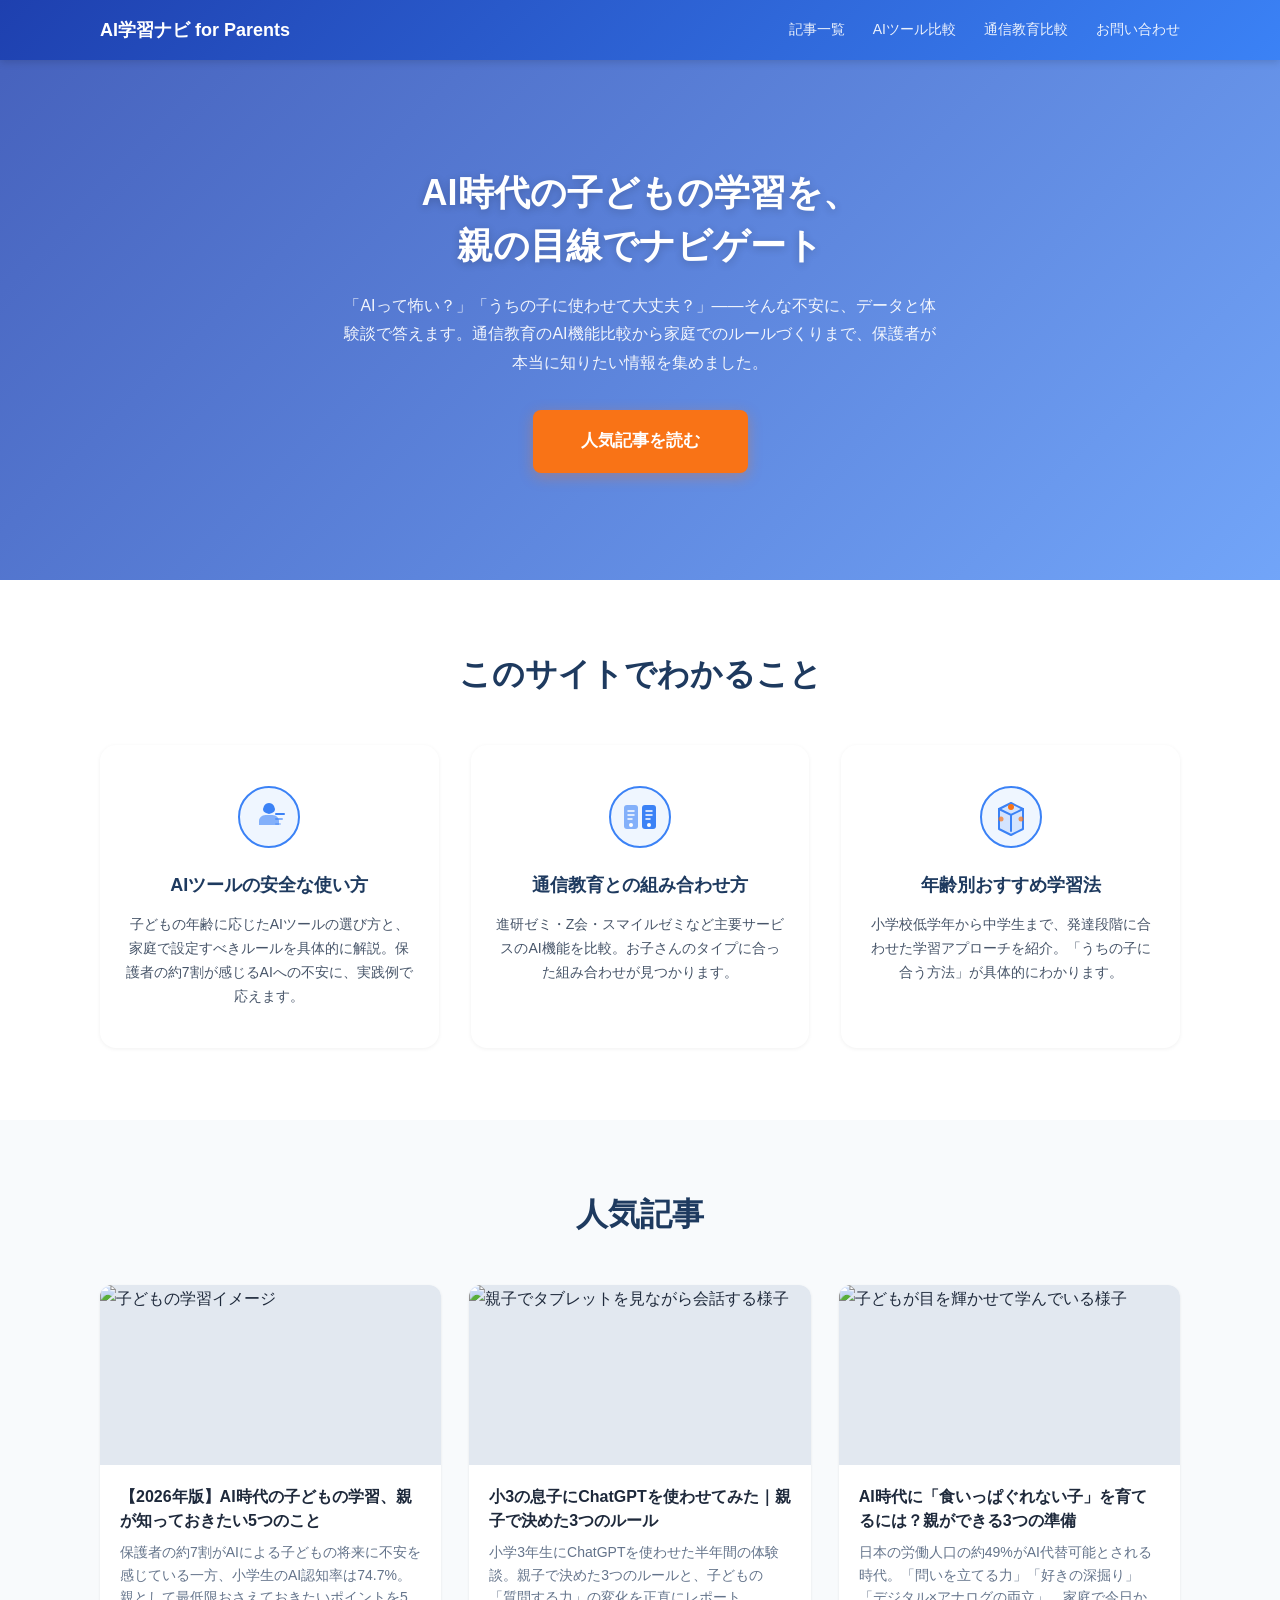
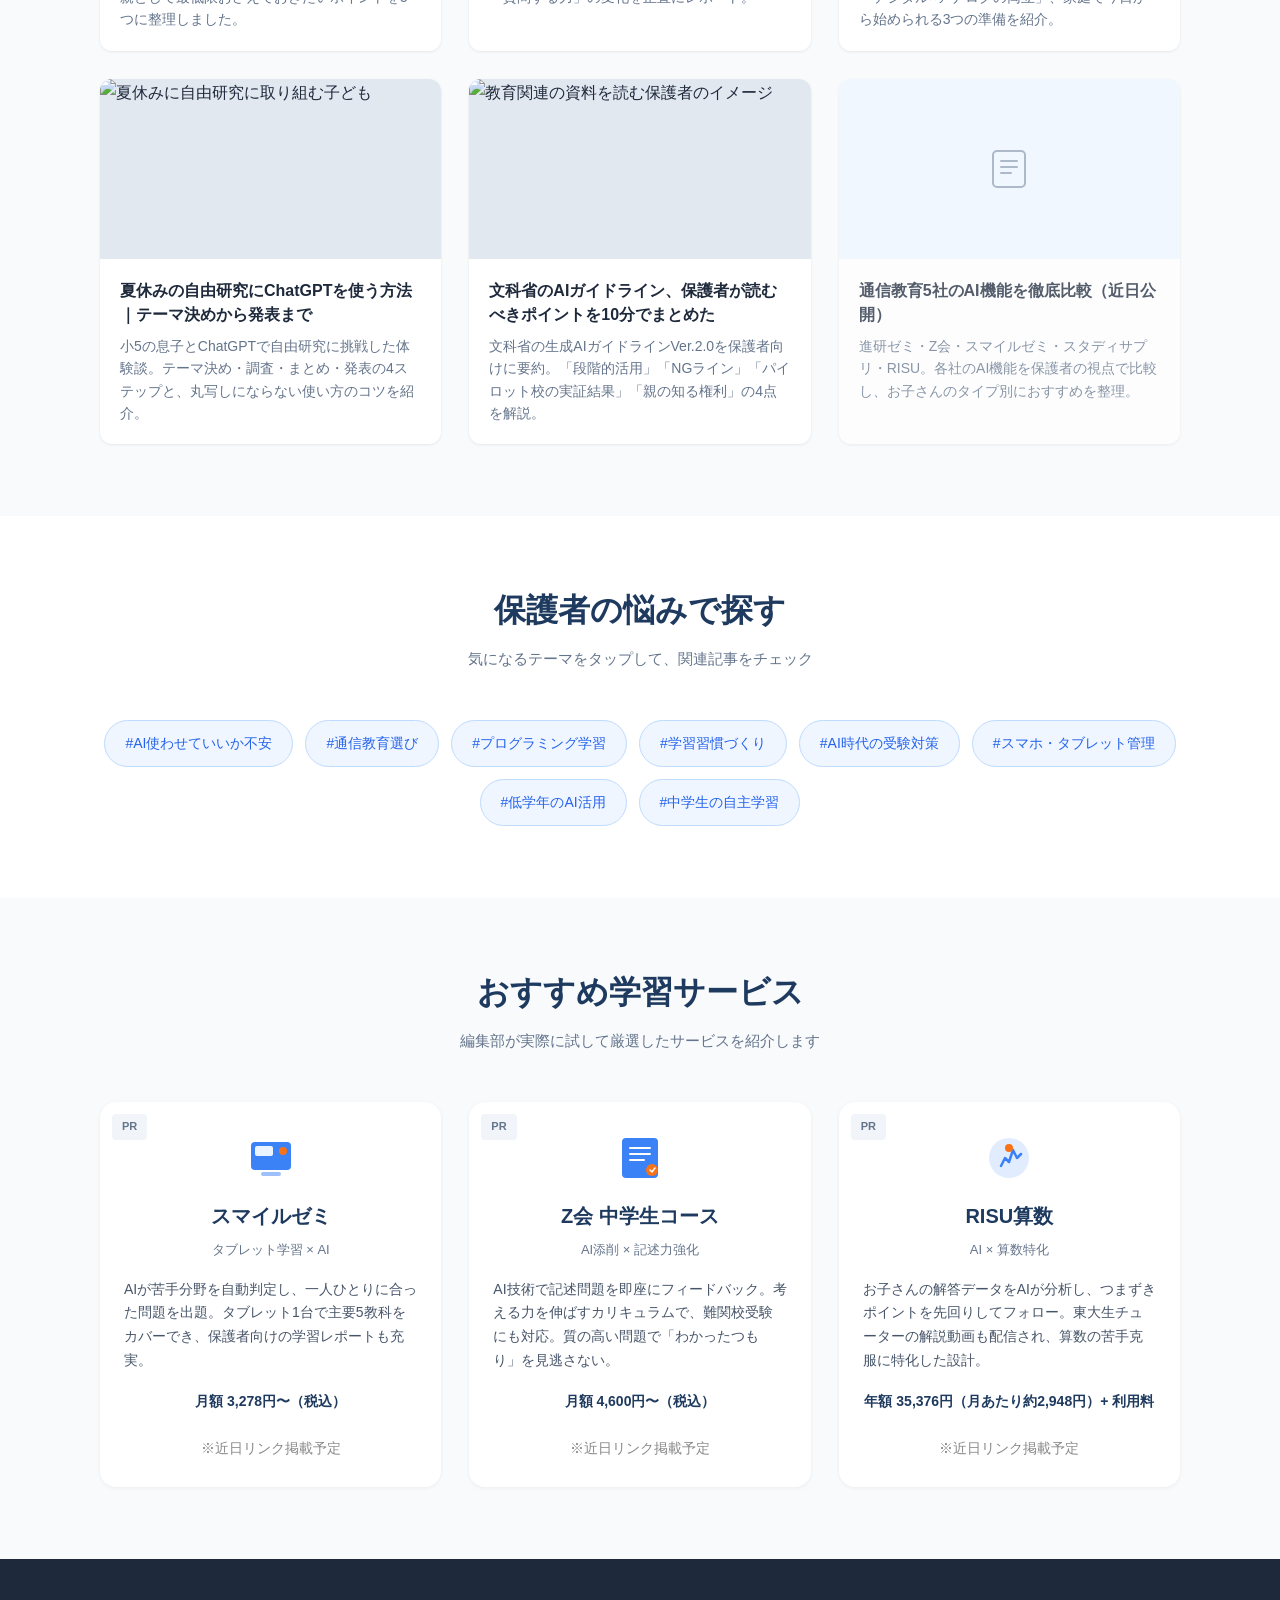
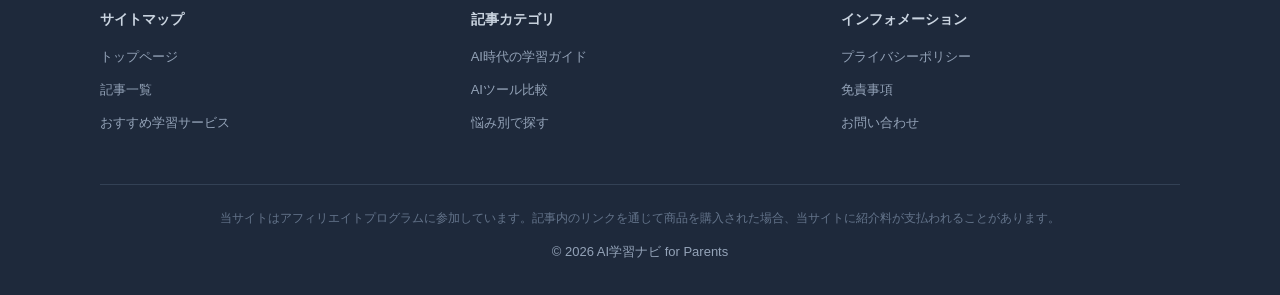
==== commit 9a1273b1: "未取得アフィリエイトリンクを非表示に変更 Co-Authored-By: Claude Opus 4.6 <noreply@anthropic.com>" ====
--- a/docs/index.html
+++ b/docs/index.html
@@ -26,7 +26,7 @@
         <a href="#popular-articles">記事一覧</a>
         <a href="#features">AIツール比較</a>
         <a href="#affiliate">通信教育比較</a>
-        <a href="#contact">お問い合わせ</a>
+        <a href="contact.html">お問い合わせ</a>
       </nav>
     </div>
   </header>
@@ -114,7 +114,7 @@
           </a>
           <a href="articles/chatgpt-kids-family-rules.html" class="article-card">
             <div class="article-card__thumb">
-              <img src="https://images.unsplash.com/photo-1596495578065-6e0763fa1178?w=400&h=250&fit=crop" alt="親子でタブレットを見ながら会話する様子" class="article-card__img" loading="lazy">
+              <img src="https://images.unsplash.com/photo-1610484826967-09c5720778c7?w=400&h=250&fit=crop" alt="親子でタブレットを見ながら会話する様子" class="article-card__img" loading="lazy">
             </div>
             <div class="article-card__body">
               <div class="article-card__title">小3の息子にChatGPTを使わせてみた｜親子で決めた3つのルール</div>
@@ -123,7 +123,7 @@
           </a>
           <a href="articles/ai-era-kids-future-skills.html" class="article-card">
             <div class="article-card__thumb">
-              <img src="https://images.unsplash.com/photo-1488521787991-ed7bbaae773c?w=400&h=250&fit=crop" alt="子どもが目を輝かせて学んでいる様子" class="article-card__img" loading="lazy">
+              <img src="https://images.unsplash.com/photo-1588075592446-265fd1e6e76f?w=400&h=250&fit=crop" alt="子どもが目を輝かせて学んでいる様子" class="article-card__img" loading="lazy">
             </div>
             <div class="article-card__body">
               <div class="article-card__title">AI時代に「食いっぱぐれない子」を育てるには？親ができる3つの準備</div>
@@ -196,7 +196,7 @@
             <p class="product-card__sub">タブレット学習 × AI</p>
             <p class="product-card__body">AIが苦手分野を自動判定し、一人ひとりに合った問題を出題。タブレット1台で主要5教科をカバーでき、保護者向けの学習レポートも充実。</p>
             <p class="product-card__price">月額 3,278円〜（税込）</p>
-            <a href="#" rel="nofollow" class="affiliate-btn affiliate-btn--orange">詳しく見る</a>
+            <span style="color:#888; font-size:0.9em;">※近日リンク掲載予定</span>
           </div>
           <div class="product-card">
             <div class="product-card__badge">PR</div>
@@ -207,7 +207,7 @@
             <p class="product-card__sub">AI添削 × 記述力強化</p>
             <p class="product-card__body">AI技術で記述問題を即座にフィードバック。考える力を伸ばすカリキュラムで、難関校受験にも対応。質の高い問題で「わかったつもり」を見逃さない。</p>
             <p class="product-card__price">月額 4,600円〜（税込）</p>
-            <a href="#" rel="nofollow" class="affiliate-btn affiliate-btn--orange">詳しく見る</a>
+            <span style="color:#888; font-size:0.9em;">※近日リンク掲載予定</span>
           </div>
           <div class="product-card">
             <div class="product-card__badge">PR</div>
@@ -218,7 +218,7 @@
             <p class="product-card__sub">AI × 算数特化</p>
             <p class="product-card__body">お子さんの解答データをAIが分析し、つまずきポイントを先回りしてフォロー。東大生チューターの解説動画も配信され、算数の苦手克服に特化した設計。</p>
             <p class="product-card__price">年額 35,376円（月あたり約2,948円）+ 利用料</p>
-            <a href="#" rel="nofollow" class="affiliate-btn affiliate-btn--orange">詳しく見る</a>
+            <span style="color:#888; font-size:0.9em;">※近日リンク掲載予定</span>
           </div>
         </div>
       </div>
@@ -251,7 +251,7 @@
           <ul class="site-footer__list">
             <li><a href="privacy-policy.html">プライバシーポリシー</a></li>
             <li><a href="disclaimer.html">免責事項</a></li>
-            <li><a href="#">お問い合わせ</a></li>
+            <li><a href="contact.html">お問い合わせ</a></li>
           </ul>
         </div>
       </div>
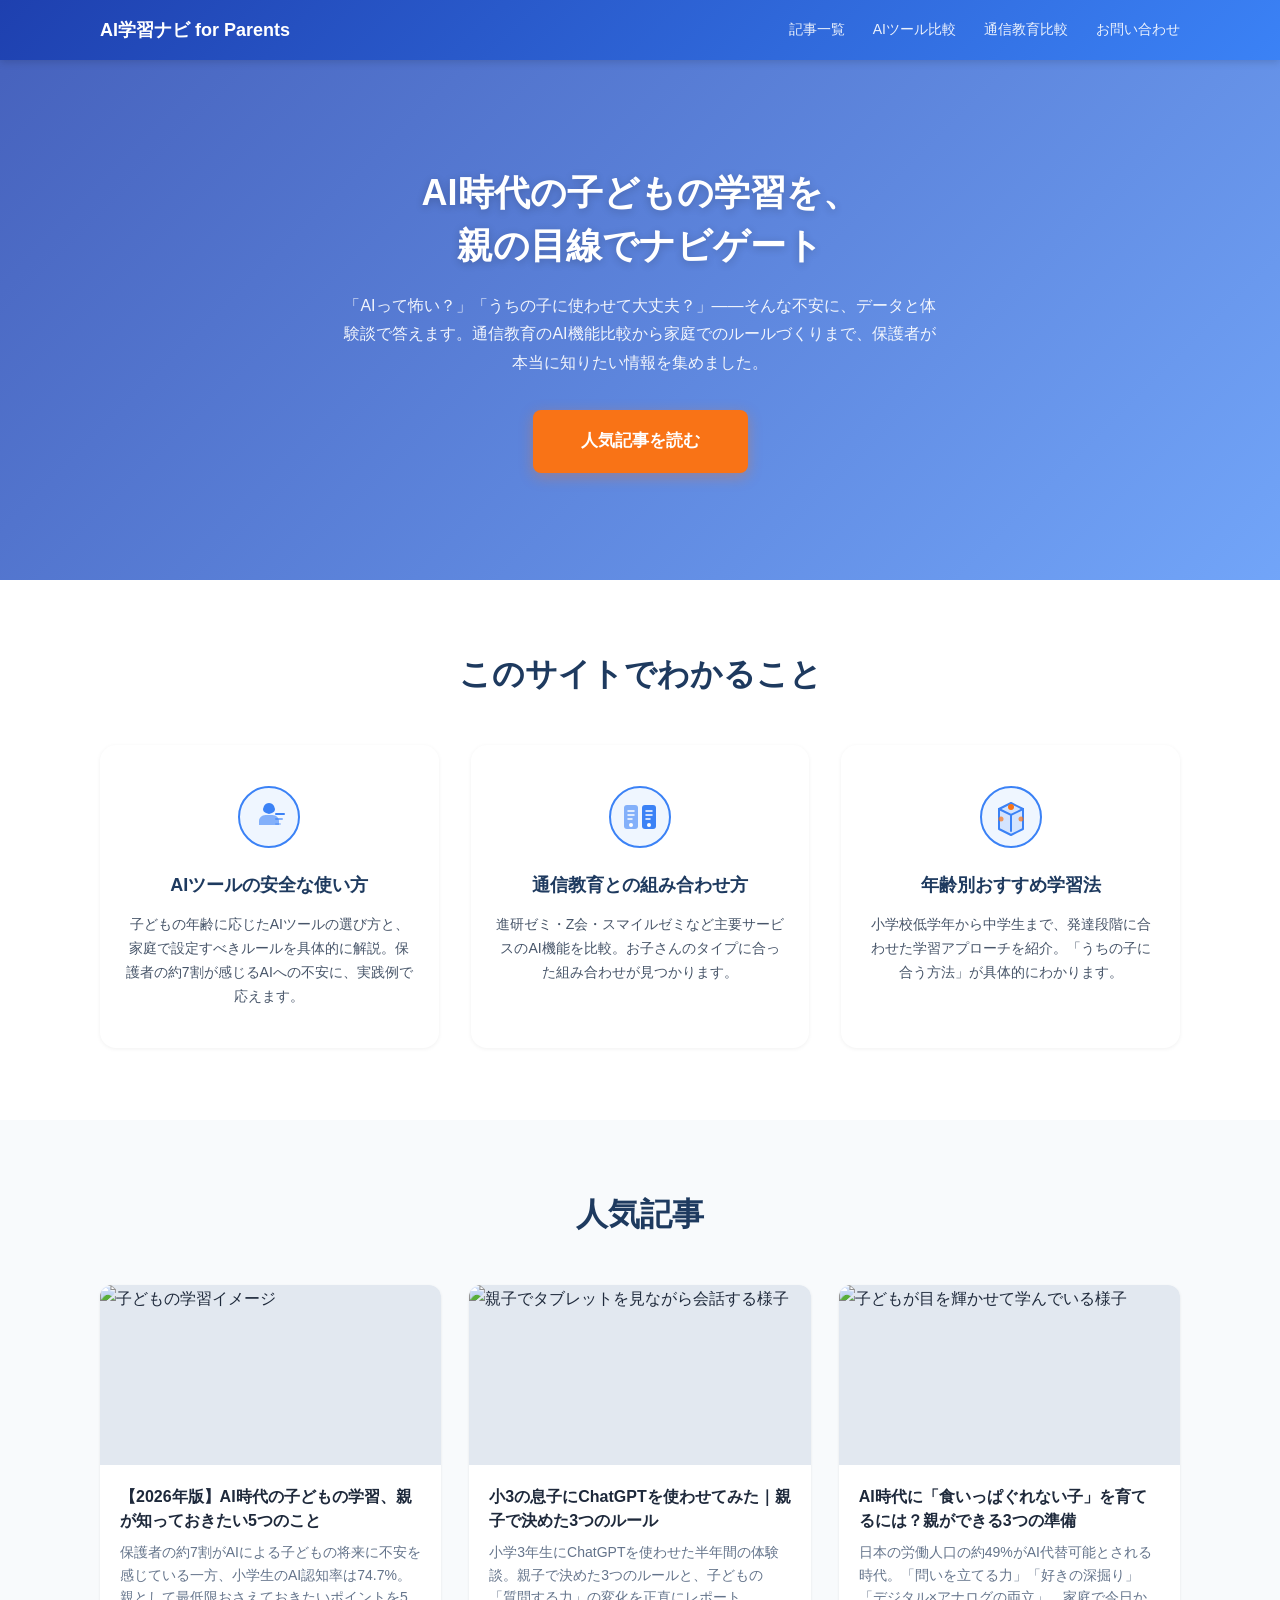
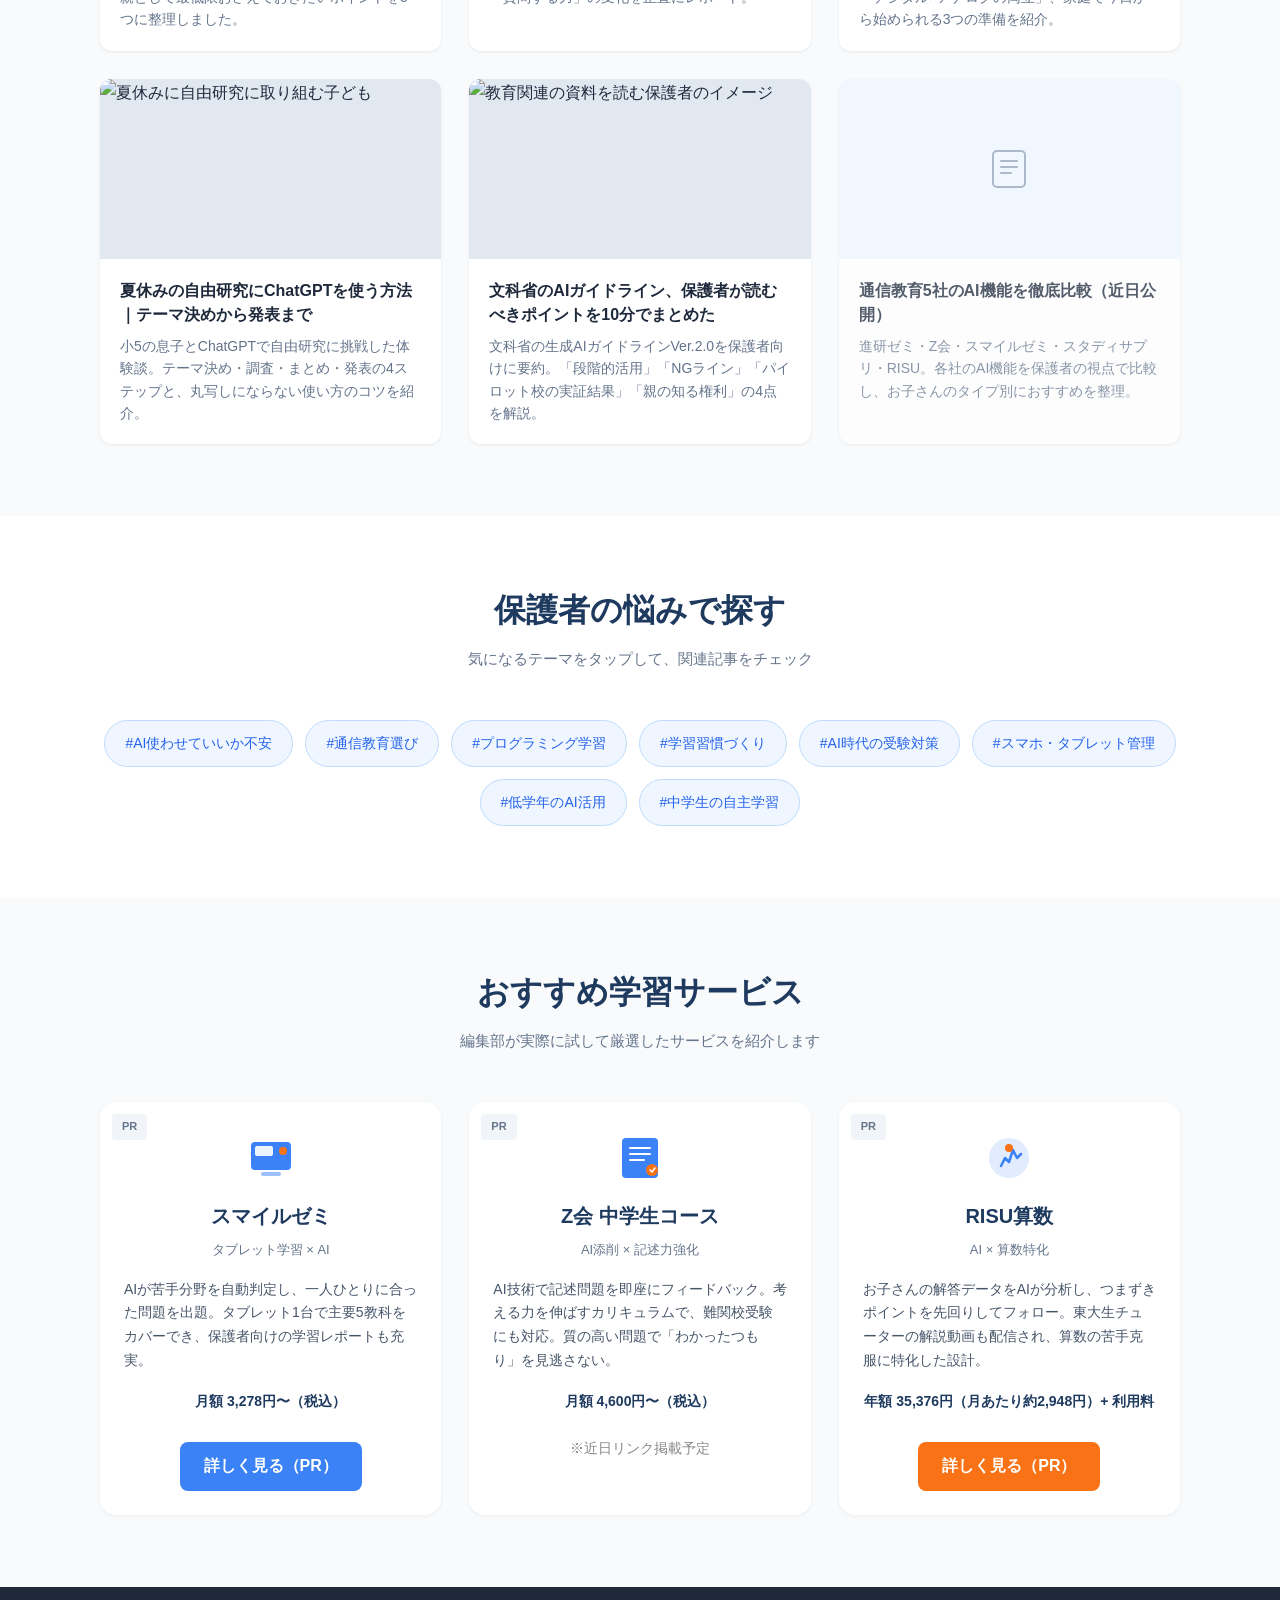
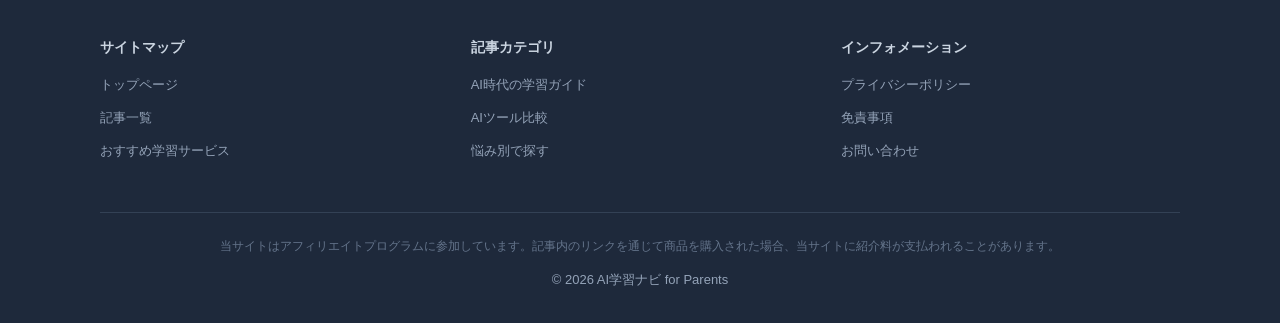
==== commit d31dc4fe: "アフィリエイトリンクを追加" ====
--- a/docs/index.html
+++ b/docs/index.html
@@ -196,7 +196,7 @@
             <p class="product-card__sub">タブレット学習 × AI</p>
             <p class="product-card__body">AIが苦手分野を自動判定し、一人ひとりに合った問題を出題。タブレット1台で主要5教科をカバーでき、保護者向けの学習レポートも充実。</p>
             <p class="product-card__price">月額 3,278円〜（税込）</p>
-            <span style="color:#888; font-size:0.9em;">※近日リンク掲載予定</span>
+            <a href="https://px.a8.net/svt/ejp?a8mat=4AZPON+78RVQQ+2P76+614CY" rel="nofollow" target="_blank" style="display:inline-block; background:#3B82F6; color:white; text-decoration:none; padding:10px 24px; border-radius:8px; font-weight:bold; text-align:center; margin-top:8px;">詳しく見る（PR）</a>
           </div>
           <div class="product-card">
             <div class="product-card__badge">PR</div>
@@ -218,7 +218,7 @@
             <p class="product-card__sub">AI × 算数特化</p>
             <p class="product-card__body">お子さんの解答データをAIが分析し、つまずきポイントを先回りしてフォロー。東大生チューターの解説動画も配信され、算数の苦手克服に特化した設計。</p>
             <p class="product-card__price">年額 35,376円（月あたり約2,948円）+ 利用料</p>
-            <span style="color:#888; font-size:0.9em;">※近日リンク掲載予定</span>
+            <a href="https://px.a8.net/svt/ejp?a8mat=4AZPOO+E0VLRM+4EIO+5YRHE" rel="nofollow" target="_blank" style="display:inline-block; background:#F97316; color:white; text-decoration:none; padding:10px 24px; border-radius:8px; font-weight:bold; text-align:center; margin-top:8px;">詳しく見る（PR）</a>
           </div>
         </div>
       </div>
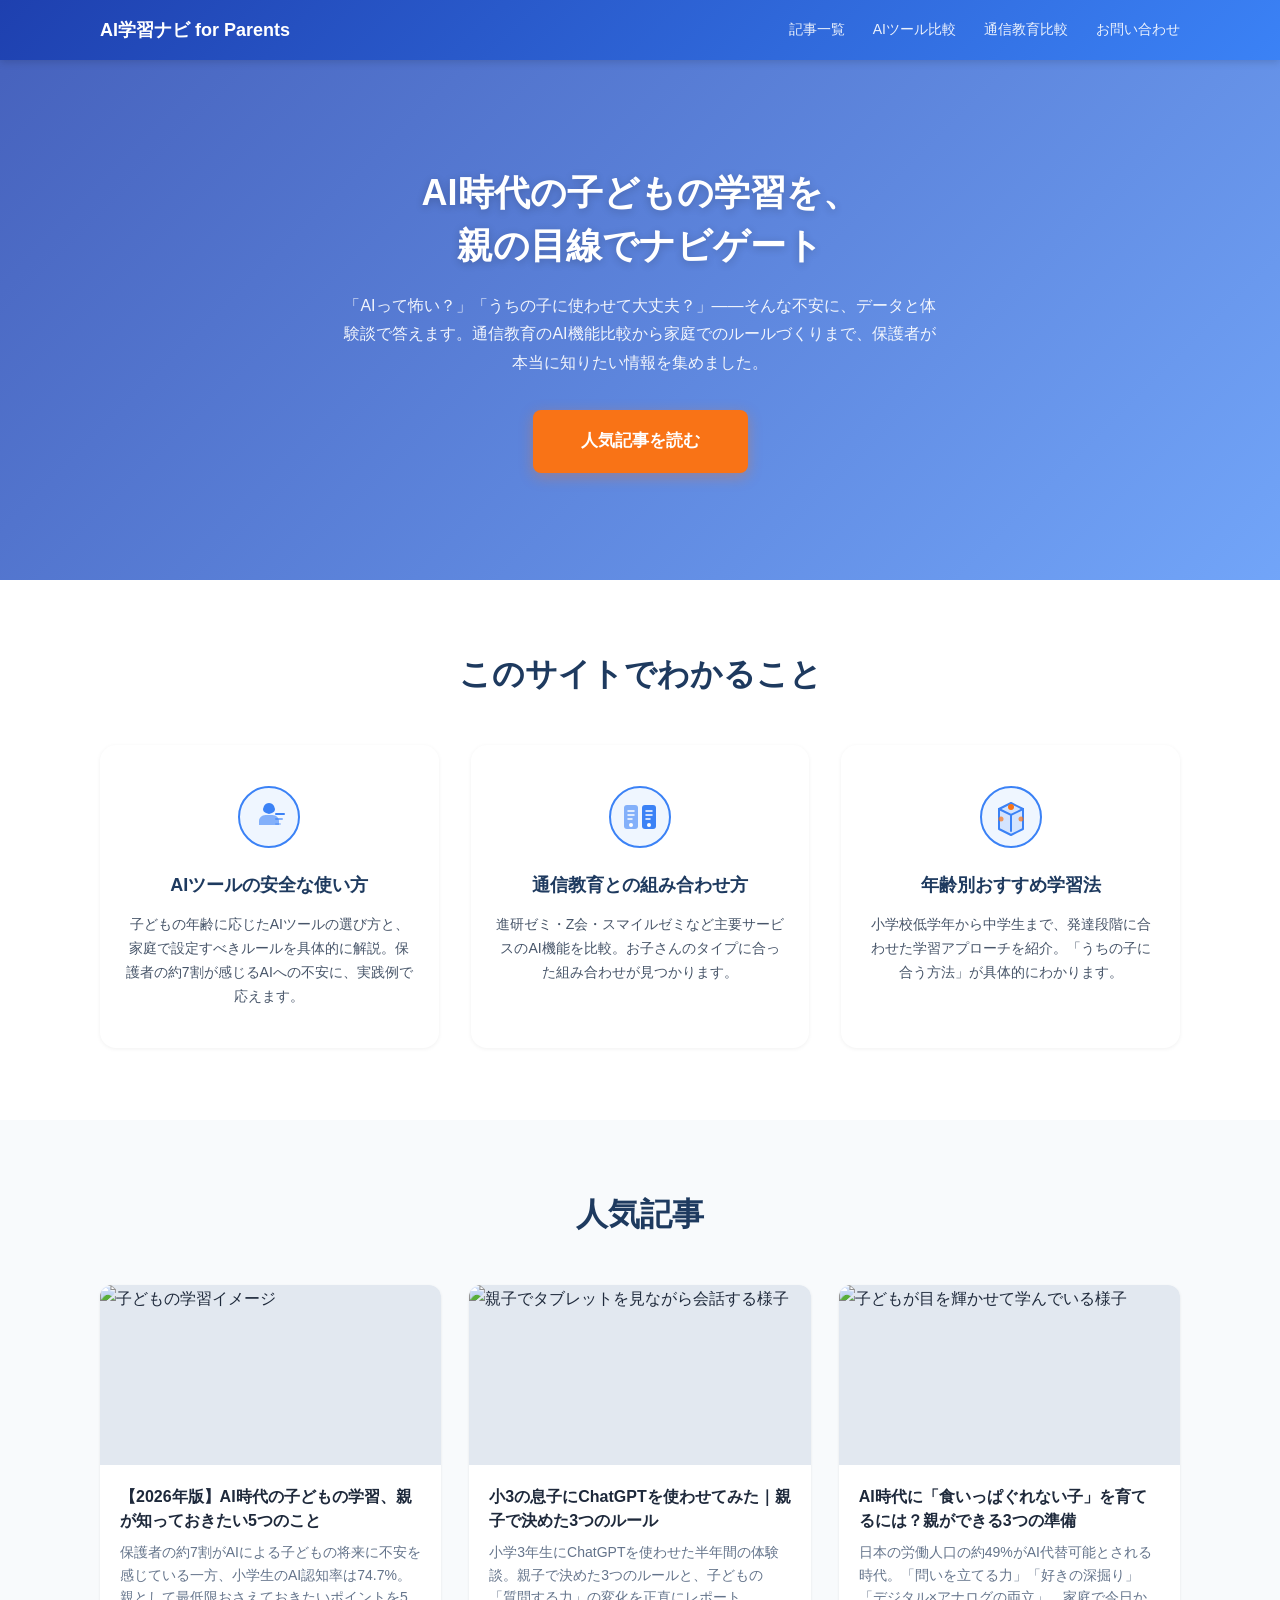
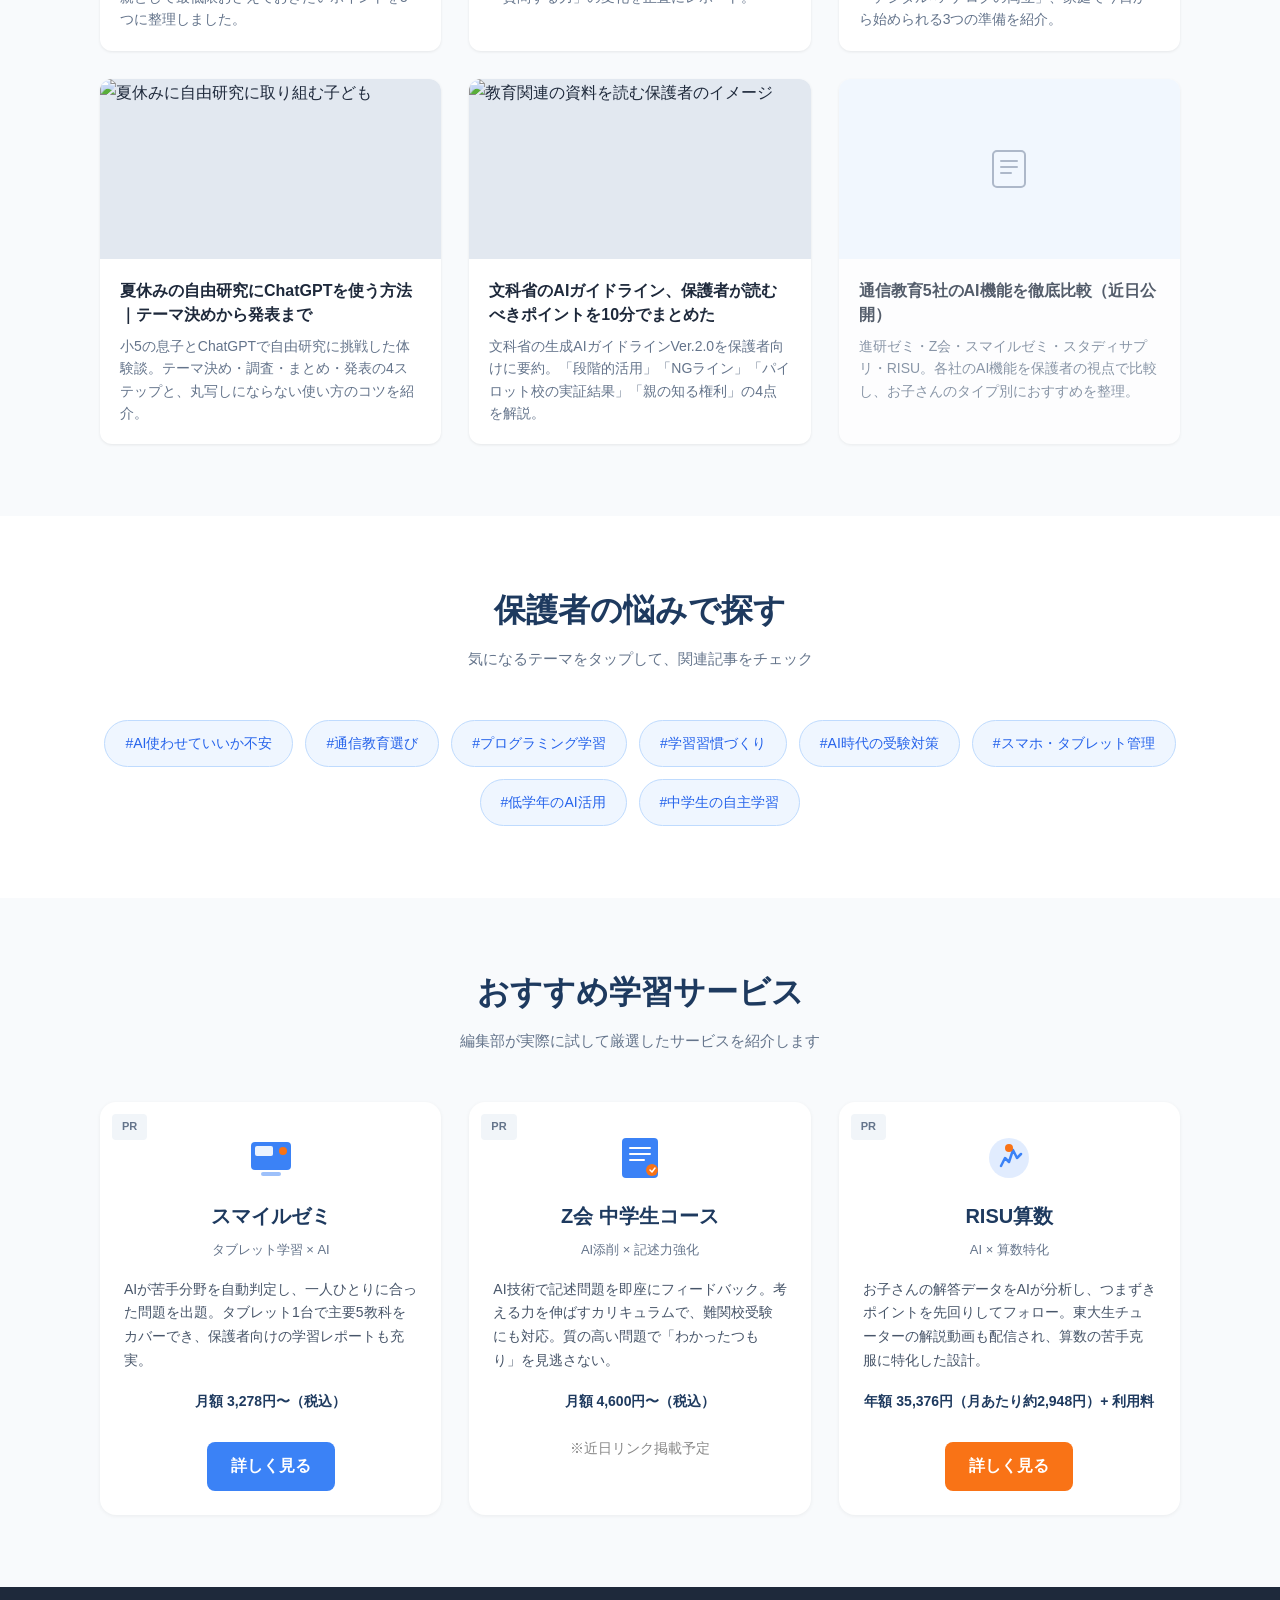
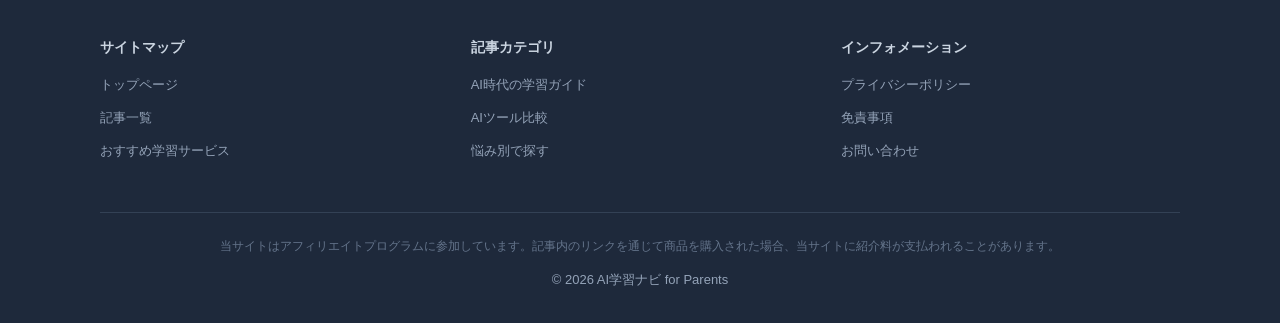
==== commit 89ba6c65: "アフィリエイトリンクを追加" ====
--- a/docs/index.html
+++ b/docs/index.html
@@ -196,7 +196,7 @@
             <p class="product-card__sub">タブレット学習 × AI</p>
             <p class="product-card__body">AIが苦手分野を自動判定し、一人ひとりに合った問題を出題。タブレット1台で主要5教科をカバーでき、保護者向けの学習レポートも充実。</p>
             <p class="product-card__price">月額 3,278円〜（税込）</p>
-            <a href="https://px.a8.net/svt/ejp?a8mat=4AZPON+78RVQQ+2P76+614CY" rel="nofollow" target="_blank" style="display:inline-block; background:#3B82F6; color:white; text-decoration:none; padding:10px 24px; border-radius:8px; font-weight:bold; text-align:center; margin-top:8px;">詳しく見る（PR）</a>
+            <a href="https://px.a8.net/svt/ejp?a8mat=4AZPON+78RVQQ+2P76+614CY" rel="nofollow" target="_blank" style="display:inline-block; background:#3B82F6; color:white; text-decoration:none; padding:10px 24px; border-radius:8px; font-weight:bold; text-align:center; margin-top:8px;">詳しく見る</a>
           </div>
           <div class="product-card">
             <div class="product-card__badge">PR</div>
@@ -218,7 +218,7 @@
             <p class="product-card__sub">AI × 算数特化</p>
             <p class="product-card__body">お子さんの解答データをAIが分析し、つまずきポイントを先回りしてフォロー。東大生チューターの解説動画も配信され、算数の苦手克服に特化した設計。</p>
             <p class="product-card__price">年額 35,376円（月あたり約2,948円）+ 利用料</p>
-            <a href="https://px.a8.net/svt/ejp?a8mat=4AZPOO+E0VLRM+4EIO+5YRHE" rel="nofollow" target="_blank" style="display:inline-block; background:#F97316; color:white; text-decoration:none; padding:10px 24px; border-radius:8px; font-weight:bold; text-align:center; margin-top:8px;">詳しく見る（PR）</a>
+            <a href="https://px.a8.net/svt/ejp?a8mat=4AZPOO+E0VLRM+4EIO+5YRHE" rel="nofollow" target="_blank" style="display:inline-block; background:#F97316; color:white; text-decoration:none; padding:10px 24px; border-radius:8px; font-weight:bold; text-align:center; margin-top:8px;">詳しく見る</a>
           </div>
         </div>
       </div>
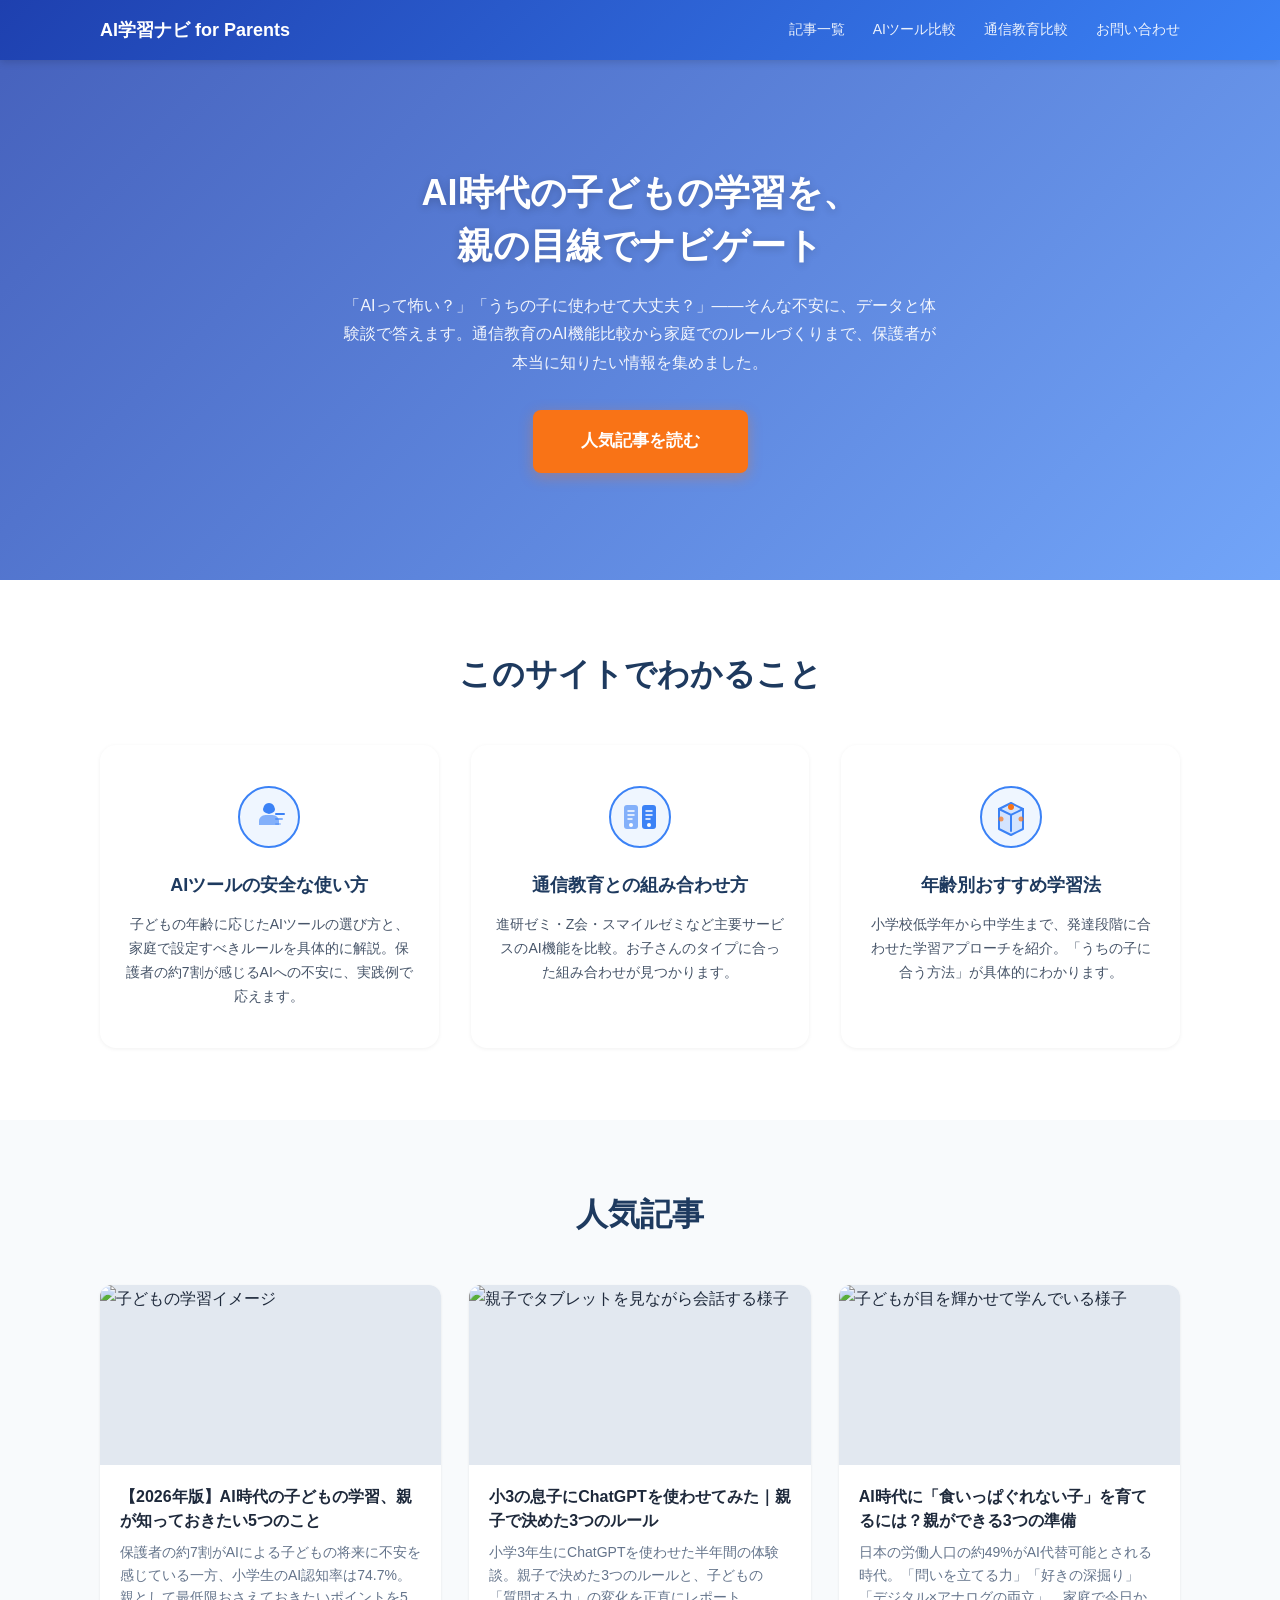
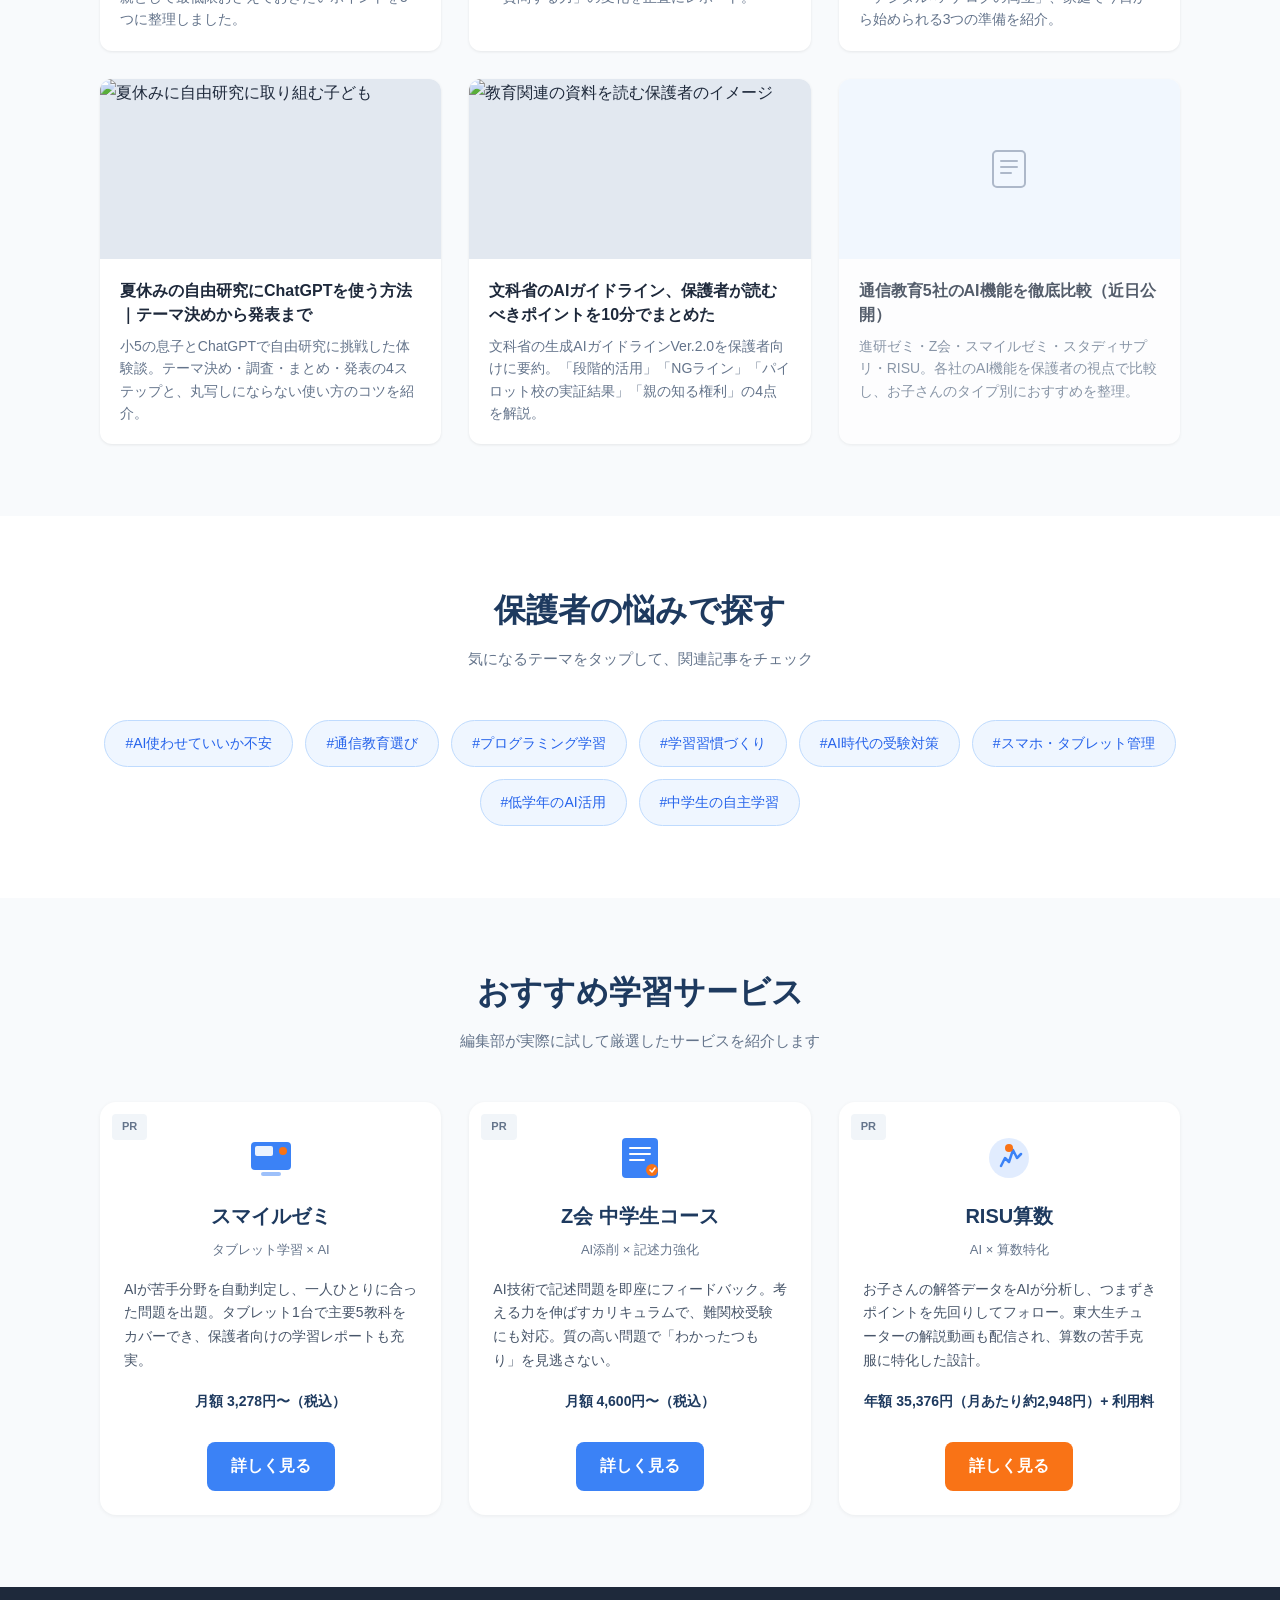
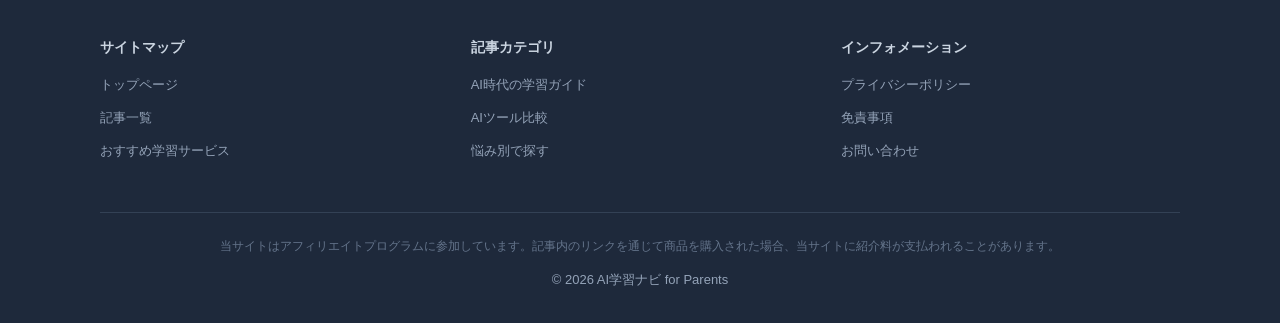
==== commit 73f23c81: "アフィリエイトリンクを追加" ====
--- a/docs/index.html
+++ b/docs/index.html
@@ -207,7 +207,7 @@
             <p class="product-card__sub">AI添削 × 記述力強化</p>
             <p class="product-card__body">AI技術で記述問題を即座にフィードバック。考える力を伸ばすカリキュラムで、難関校受験にも対応。質の高い問題で「わかったつもり」を見逃さない。</p>
             <p class="product-card__price">月額 4,600円〜（税込）</p>
-            <span style="color:#888; font-size:0.9em;">※近日リンク掲載予定</span>
+            <a href="https://px.a8.net/svt/ejp?a8mat=4AZPON+79DBCI+E0Q+C811U" rel="nofollow" target="_blank" style="display:inline-block; background:#3B82F6; color:white; text-decoration:none; padding:10px 24px; border-radius:8px; font-weight:bold; text-align:center; margin-top:8px;">詳しく見る</a>
           </div>
           <div class="product-card">
             <div class="product-card__badge">PR</div>
